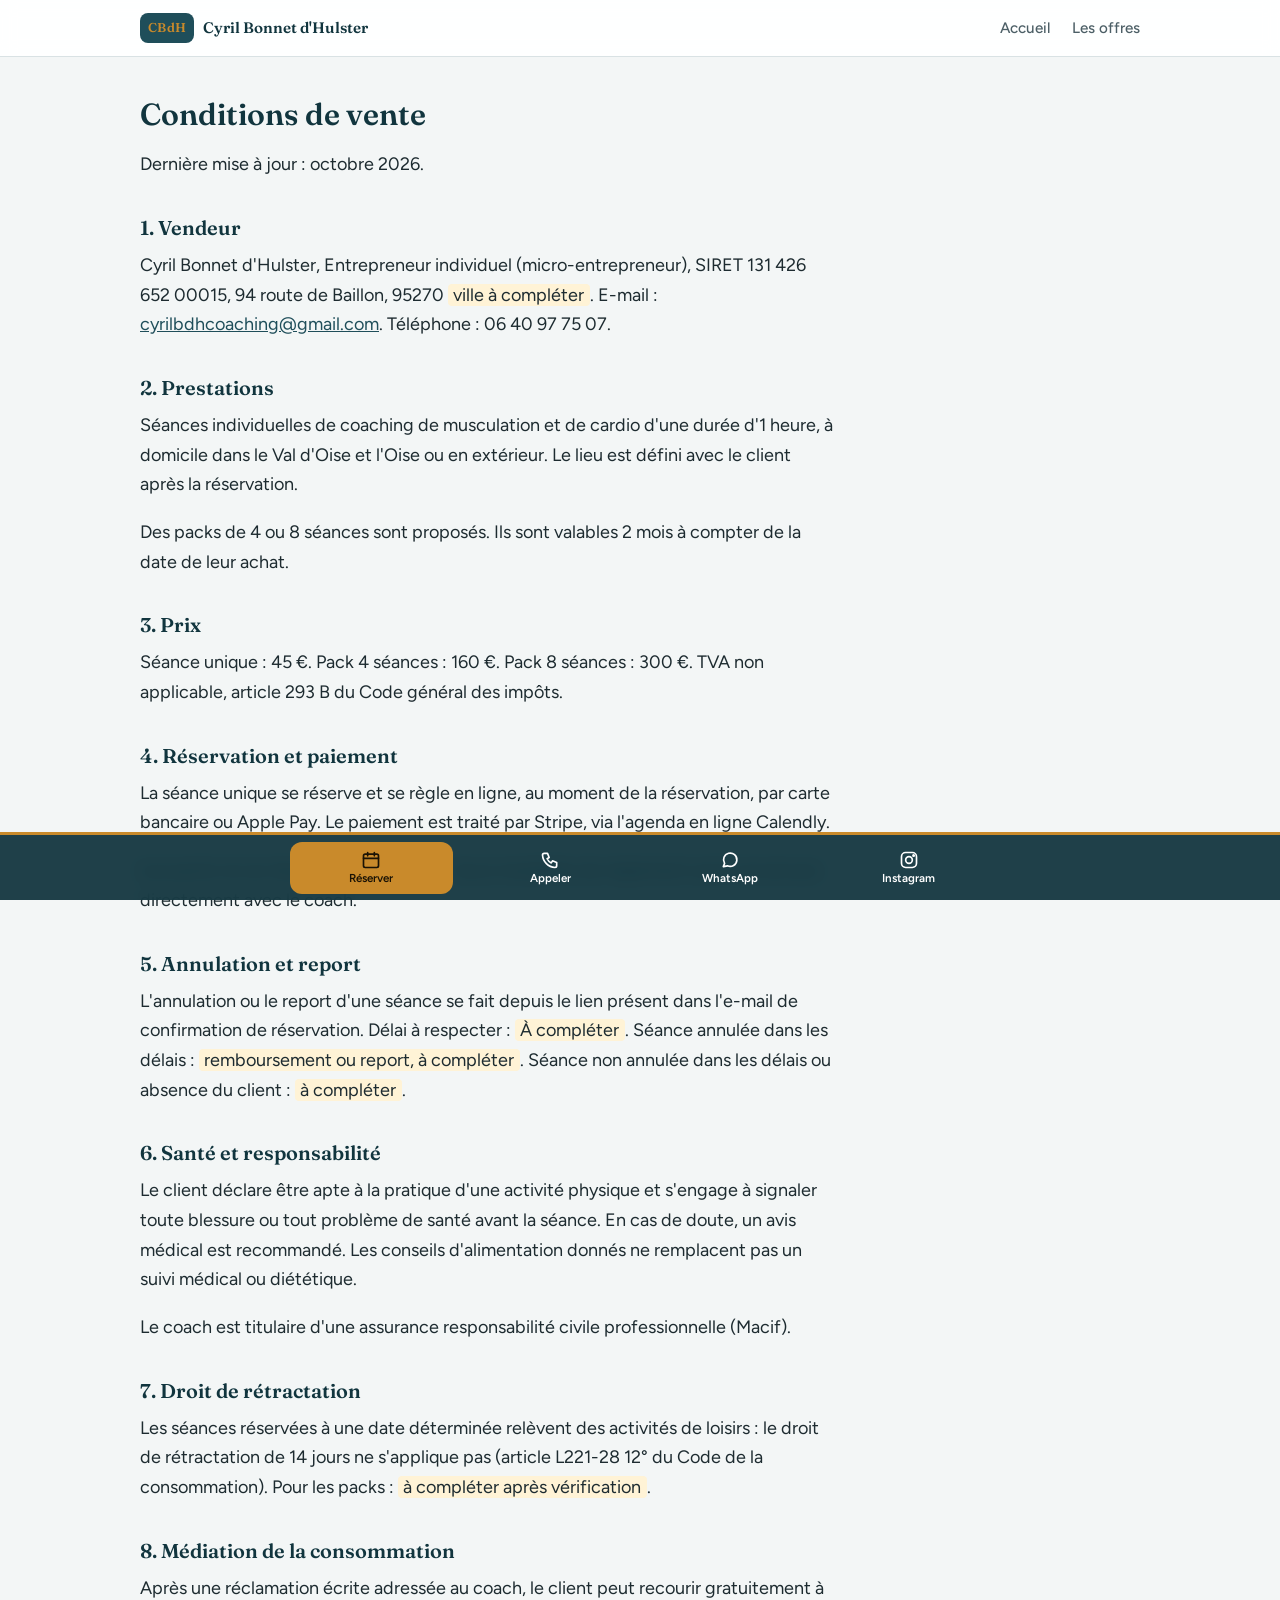
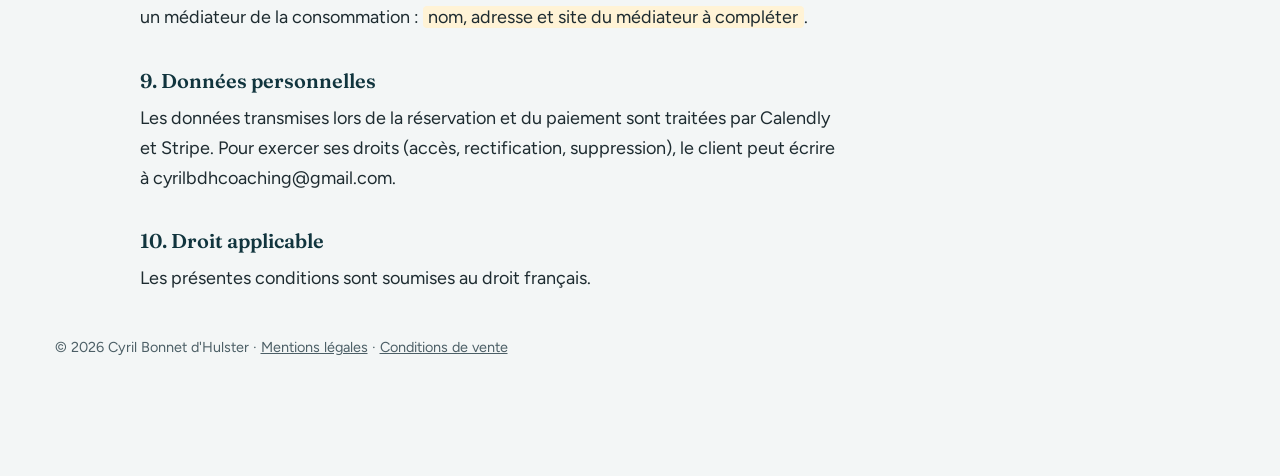
==== conditions-generales.html @ 83fbc322 "finalisation" ====
<!DOCTYPE html>
<html lang="fr">
<head>
  <meta charset="utf-8">
  <meta name="viewport" content="width=device-width, initial-scale=1, viewport-fit=cover">
  <title>Conditions de vente | Cyril Bonnet d'Hulster</title>
  <meta name="description" content="Conditions de vente du coaching privé de musculation et de cardio de Cyril Bonnet d'Hulster.">
  <link rel="icon" href="images/favicon.svg" type="image/svg+xml">
  <meta name="robots" content="noindex">
  <link rel="preconnect" href="https://fonts.googleapis.com">
  <link rel="preconnect" href="https://fonts.gstatic.com" crossorigin>
  <link href="https://fonts.googleapis.com/css2?family=Figtree:wght@400;500;700&family=Fraunces:wght@600&display=swap" rel="stylesheet">
  <link rel="stylesheet" href="css/style.css">
</head>
<body>

  <header class="entete">
    <div class="conteneur">
      <a class="marque" href="index.html"><span class="monogramme" aria-hidden="true">CBdH</span><span>Cyril Bonnet d'Hulster</span></a>
      <nav class="nav" aria-label="Navigation principale">
        <a href="index.html">Accueil</a>
        <a href="offre.html">Les offres</a>
      </nav>
    </div>
  </header>

  <main class="texte-long">
    <div class="conteneur">
      <!-- MODÈLE SIMPLE À FAIRE RELIRE : les passages surlignés « À compléter » sont à décider avec Cyril (délai d'annulation, remboursement, médiateur). -->
      <h1>Conditions de vente</h1>
      <p>Dernière mise à jour : octobre 2026.</p>

      <h2>1. Vendeur</h2>
      <p>Cyril Bonnet d'Hulster, Entrepreneur individuel (micro-entrepreneur), SIRET 131 426 652 00015, 94 route de Baillon, 95270 <span class="a-completer">ville à compléter</span>. E-mail : <a href="mailto:cyrilbdhcoaching@gmail.com">cyrilbdhcoaching@gmail.com</a>. Téléphone : 06 40 97 75 07.</p>

      <h2>2. Prestations</h2>
      <p>Séances individuelles de coaching de musculation et de cardio d'une durée d'1 heure, à domicile dans le Val d'Oise et l'Oise ou en extérieur. Le lieu est défini avec le client après la réservation.</p>
      <p>Des packs de 4 ou 8 séances sont proposés. Ils sont valables 2 mois à compter de la date de leur achat.</p>

      <h2>3. Prix</h2>
      <p>Séance unique : 45 €. Pack 4 séances : 160 €. Pack 8 séances : 300 €. TVA non applicable, article 293 B du Code général des impôts.</p>

      <h2>4. Réservation et paiement</h2>
      <p>La séance unique se réserve et se règle en ligne, au moment de la réservation, par carte bancaire ou Apple Pay. Le paiement est traité par Stripe, via l'agenda en ligne Calendly.</p>
      <p>Les packs ne se réservent pas en ligne : leurs modalités de règlement sont convenues directement avec le coach.</p>

      <h2>5. Annulation et report</h2>
      <p>L'annulation ou le report d'une séance se fait depuis le lien présent dans l'e-mail de confirmation de réservation. Délai à respecter : <span class="a-completer">À compléter</span>. Séance annulée dans les délais : <span class="a-completer">remboursement ou report, à compléter</span>. Séance non annulée dans les délais ou absence du client : <span class="a-completer">à compléter</span>.</p>

      <h2>6. Santé et responsabilité</h2>
      <p>Le client déclare être apte à la pratique d'une activité physique et s'engage à signaler toute blessure ou tout problème de santé avant la séance. En cas de doute, un avis médical est recommandé. Les conseils d'alimentation donnés ne remplacent pas un suivi médical ou diététique.</p>
      <p>Le coach est titulaire d'une assurance responsabilité civile professionnelle (Macif).</p>

      <h2>7. Droit de rétractation</h2>
      <p>Les séances réservées à une date déterminée relèvent des activités de loisirs : le droit de rétractation de 14 jours ne s'applique pas (article L221-28 12° du Code de la consommation). Pour les packs : <span class="a-completer">à compléter après vérification</span>.</p>

      <h2>8. Médiation de la consommation</h2>
      <p>Après une réclamation écrite adressée au coach, le client peut recourir gratuitement à un médiateur de la consommation : <span class="a-completer">nom, adresse et site du médiateur à compléter</span>.</p>

      <h2>9. Données personnelles</h2>
      <p>Les données transmises lors de la réservation et du paiement sont traitées par Calendly et Stripe. Pour exercer ses droits (accès, rectification, suppression), le client peut écrire à cyrilbdhcoaching@gmail.com.</p>

      <h2>10. Droit applicable</h2>
      <p>Les présentes conditions sont soumises au droit français.</p>
    </div>
  </main>
  <footer class="pied">
    <p>© 2026 Cyril Bonnet d'Hulster · <a href="mentions-legales.html">Mentions légales</a> · <a href="conditions-generales.html">Conditions de vente</a></p>
  </footer>
  <nav class="barre-contact" aria-label="Contact rapide">
    <div class="conteneur">
      <a class="principal" href="https://calendly.com/cbdhcoaching/seance-coaching" target="_blank" rel="noopener">
        <svg viewBox="0 0 24 24" aria-hidden="true"><rect x="3" y="5" width="18" height="16" rx="2"/><path d="M3 10h18M8 3v4M16 3v4"/></svg>Réserver</a>
      <a href="tel:+33640977507">
        <svg viewBox="0 0 24 24" aria-hidden="true"><path d="M5 4h4l2 5-2.5 1.5a11 11 0 0 0 5 5L15 13l5 2v4a2 2 0 0 1-2 2A16 16 0 0 1 3 6a2 2 0 0 1 2-2z"/></svg>Appeler</a>
      <a href="https://wa.me/33640977507" target="_blank" rel="noopener">
        <svg viewBox="0 0 24 24" aria-hidden="true"><path d="M4 20l1.5-4A8 8 0 1 1 9 19z"/></svg>WhatsApp</a>
      <a href="https://www.instagram.com/_cbdh_/" target="_blank" rel="noopener">
        <svg viewBox="0 0 24 24" aria-hidden="true"><rect x="3" y="3" width="18" height="18" rx="5"/><circle cx="12" cy="12" r="4"/><circle cx="17.5" cy="6.5" r=".8" fill="currentColor"/></svg>Instagram</a>
    </div>
  </nav>
  <script src="js/site.js" defer></script>
</body>
</html>
---- css/style.css ----
/* ===== Variables ===== */
:root {
  --bleu: #1f4e5a;
  --bleu-fonce: #11353e;
  --fond: #f3f6f6;
  --blanc: #ffffff;
  --texte: #1d2b30;
  --texte-doux: #4c5f66;
  --ambre: #c98a2b;
  --ligne: #d9e2e4;
  --barre-h: 70px;
  --entete-h: 56px;
  --serif: "Fraunces", Georgia, "Times New Roman", serif;
  --sans: "Figtree", system-ui, -apple-system, "Segoe UI", Roboto, sans-serif;
}

/* ===== Base (mobile d'abord) ===== */
*, *::before, *::after { box-sizing: border-box; }
html { scroll-behavior: smooth; -webkit-text-size-adjust: 100%; text-size-adjust: 100%; }
img, svg, video { max-width: 100%; }
body {
  margin: 0; font-family: var(--sans); font-size: 1.0625rem; line-height: 1.65;
  color: var(--texte); background: var(--fond); overflow-wrap: break-word;
  padding-bottom: calc(var(--barre-h) + env(safe-area-inset-bottom, 0px));
}
h1, h2, h3 { font-family: var(--serif); line-height: 1.15; color: var(--bleu-fonce); margin: 0 0 .6em; font-weight: 600; }
h1 { font-size: clamp(1.9rem, 7vw, 2.3rem); }
h2 { font-size: 1.7rem; }
h3 { font-size: 1.2rem; }
p { margin: 0 0 1em; max-width: 58ch; }
a { color: var(--bleu); }
:focus-visible { outline: 3px solid var(--ambre); outline-offset: 3px; }
@media (prefers-reduced-motion: reduce) { html { scroll-behavior: auto; } }

.conteneur { width: 100%; max-width: 1040px; margin: 0 auto; padding: 0 max(1.25rem, env(safe-area-inset-right, 0px)) 0 max(1.25rem, env(safe-area-inset-left, 0px)); }
.bloc { padding: 2.5rem 0; }

/* ===== En-tête ===== */
.entete {
  position: sticky; top: 0; z-index: 30; background: rgba(255,255,255,.92);
  -webkit-backdrop-filter: blur(8px); backdrop-filter: blur(8px); border-bottom: 1px solid var(--ligne);
}
.entete .conteneur { display: flex; align-items: center; justify-content: space-between; min-height: var(--entete-h); }
.marque { font-family: var(--serif); font-weight: 600; color: var(--bleu-fonce); text-decoration: none; font-size: 1.05rem; }
.nav a { margin-left: 1.1rem; text-decoration: none; color: var(--texte-doux); font-weight: 500; font-size: .95rem; padding-bottom: 2px; }
.nav a[aria-current="page"] { color: var(--bleu); border-bottom: 2px solid var(--ambre); }

/* ===== Photo en arrière-plan (fonctionne sans photo) ===== */
.sur-fond { position: relative; isolation: isolate; overflow: hidden; color: #eaf1f2;
  background:
    radial-gradient(120% 90% at 85% 10%, rgba(201,138,43,.28) 0%, transparent 55%),
    linear-gradient(155deg, var(--bleu) 0%, var(--bleu-fonce) 100%); }
.fond { position: absolute; inset: 0; z-index: -2; margin: 0; }
.fond img { width: 100%; height: 100%; object-fit: cover; display: block; }
.sur-fond::after { /* voile de lisibilité au-dessus de la photo */
  content: ""; position: absolute; inset: 0; z-index: -1;
  background: linear-gradient(180deg, rgba(17,53,62,.55) 0%, rgba(17,53,62,.82) 100%);
}
.sur-fond h1, .sur-fond h2, .sur-fond h3 { color: var(--blanc); }
.sur-fond p { color: #d6e3e6; }

/* ===== Hero ===== */
.hero {
  min-height: calc(100vh - var(--entete-h) - var(--barre-h));
  min-height: calc(100svh - var(--entete-h) - var(--barre-h));
  display: flex; align-items: center; padding: 3rem 0;
}
.hero .conteneur { padding-top: 1rem; padding-bottom: 1rem; }
.hero p { font-size: 1.12rem; }
.hero.court { min-height: 0; padding: 4rem 0 3.5rem; }

/* ===== Boutons ===== */
.bouton {
  display: inline-block; padding: .85rem 1.5rem; min-height: 48px; line-height: 1.3; border-radius: 28px; text-align: center;
  background: var(--ambre); color: #1b1305; font-weight: 700; text-decoration: none; border: 2px solid var(--ambre);
  transition: background .2s, transform .2s;
}
.bouton:hover { background: #d99a3a; }
.bouton.clair { background: transparent; color: var(--blanc); border-color: rgba(255,255,255,.55); }
.bouton.clair:hover { background: rgba(255,255,255,.12); }
.groupe-boutons { display: flex; flex-direction: column; gap: .75rem; margin-top: 1.6rem; max-width: 22rem; }

/* ===== Panneau (bloc avec photo derrière le texte) ===== */
.panneau { border-radius: 16px; padding: 2.25rem 1.5rem; min-height: 340px; display: flex; align-items: center; }
.panneau .contenu { max-width: 34rem; }
.panneau .fond img { object-position: 70% 30%; }

/* ===== Cartes : échelle pilotée par le défilement (voir js/site.js) ===== */
.carte { position: relative; transform: scale(calc(var(--echelle, 1) * var(--base, 1))); will-change: transform; }

/* ===== Mosaïque ===== */
.mosaique { display: grid; gap: 1rem; margin-top: 1.5rem; }
.tuile { background: var(--blanc); border: 1px solid var(--ligne); border-radius: 14px; padding: 1.5rem; }
.tuile p { margin: 0; color: var(--texte-doux); }
.tuile.sombre { background: var(--bleu); border-color: var(--bleu); }
.tuile.sombre h3 { color: var(--blanc); }
.tuile.sombre p { color: #cfe0e4; }
.tuile.ambre { background: var(--ambre); border-color: var(--ambre); }
.tuile.ambre h3, .tuile.ambre p { color: #1b1305; }

/* ===== Pastilles ===== */
.pastilles { display: flex; flex-wrap: wrap; gap: .6rem; margin-top: 1.25rem; }
.pastilles span { padding: .5rem 1rem; border-radius: 999px; background: var(--blanc); border: 1px solid var(--ligne); font-weight: 500; font-size: .98rem; }

/* ===== Offres (encadrés type affiche) ===== */
.offres { display: grid; gap: 1.25rem; margin-top: 1.5rem; }
.offre { background: var(--blanc); border: 2px solid var(--bleu); border-radius: 16px; overflow: hidden; display: flex; flex-direction: column; }
.offre-tete { background: var(--bleu); padding: 1.1rem 1.4rem; }
.offre-tete h3 { color: var(--blanc); margin: 0; }
.offre-tete p { margin: .15rem 0 0; color: #c7d8dc; font-size: .95rem; }
.offre-prix { padding: 1.25rem 1.4rem .5rem; font-family: var(--serif); font-size: 2.8rem; line-height: 1; color: var(--bleu-fonce); }
.offre-prix small { display: block; line-height: 1.4; font-family: var(--sans); font-size: .95rem; color: var(--texte-doux); margin-top: .5rem; }
.offre-detail { padding: .5rem 1.4rem 1.25rem; flex: 1; color: var(--texte-doux); }
.offre-detail p { margin: 0; }
.offre .bouton { margin: 0 1.4rem 1.4rem; }
.offre.vedette { border-color: var(--ambre); box-shadow: 0 0 0 4px rgba(201,138,43,.22); }
.offre.vedette .offre-tete { background: var(--ambre); }
.offre.vedette .offre-tete h3 { color: #1b1305; }
.offre.vedette .offre-tete p { color: #3a2a0c; }

/* ===== Étapes (vraie séquence) ===== */
.etapes { display: grid; gap: 1rem; margin-top: 1.5rem; }
.etape { background: var(--blanc); border: 1px solid var(--ligne); border-radius: 14px; padding: 1.25rem 1.4rem; }
.etape .num { display: inline-flex; width: 2rem; height: 2rem; align-items: center; justify-content: center; border-radius: 50%; background: var(--bleu); color: var(--blanc); font-weight: 700; margin-bottom: .6rem; }
.etape p { margin: 0; color: var(--texte-doux); }

/* ===== Barre de contact fixe ===== */
.barre-contact {
  position: fixed; left: 0; right: 0; bottom: 0; z-index: 40;
  background: rgba(17,53,62,.94); -webkit-backdrop-filter: blur(8px); backdrop-filter: blur(8px);
  border-top: 3px solid var(--ambre); padding-bottom: env(safe-area-inset-bottom, 0px);
}
.barre-contact .conteneur { display: grid; grid-template-columns: repeat(4, 1fr); gap: .35rem; padding: .4rem max(.6rem, env(safe-area-inset-right, 0px)) .4rem max(.6rem, env(safe-area-inset-left, 0px)); }
.barre-contact a {
  display: flex; flex-direction: column; align-items: center; justify-content: center; gap: .15rem; min-height: 52px;
  color: var(--blanc); text-decoration: none; font-weight: 600; font-size: .72rem; line-height: 1.1; border-radius: 12px;
}
.barre-contact svg { width: 20px; height: 20px; fill: none; stroke: currentColor; stroke-width: 2; stroke-linecap: round; stroke-linejoin: round; }
.barre-contact a.principal { background: var(--ambre); color: #1b1305; }
.barre-contact a:not(.principal):hover { background: rgba(255,255,255,.12); }

/* ===== Écrans plus larges ===== */
@media (min-width: 760px) {
  body { font-size: 1.125rem; }
  h1 { font-size: clamp(2.4rem, 4.6vw, 3.4rem); }
  h2 { font-size: 2.2rem; }
  .bloc { padding: 4rem 0; }
  .groupe-boutons { flex-direction: row; max-width: none; }
  .panneau { padding: 3.5rem; min-height: 420px; }
  .panneau .fond img { object-position: 80% 25%; }
  .panneau.photo-droite::after { background: linear-gradient(90deg, rgba(17,53,62,.94) 0%, rgba(17,53,62,.78) 45%, rgba(17,53,62,.15) 100%); }
  .mosaique { grid-template-columns: repeat(6, 1fr); }
  .mosaique .l4 { grid-column: span 4; }
  .mosaique .l2 { grid-column: span 2; }
  .offres { grid-template-columns: repeat(3, 1fr); align-items: stretch; }
  .offre.vedette { --base: 1.04; }
  .etapes { grid-template-columns: repeat(4, 1fr); }
  .barre-contact .conteneur { max-width: 720px; gap: 1rem; }
}


/* ===== Identité : monogramme ===== */
.marque { display: inline-flex; align-items: center; gap: .55rem; font-size: .95rem; }
.monogramme {
  display: inline-flex; align-items: center; justify-content: center; padding: .25rem .5rem; border-radius: 8px;
  background: var(--bleu); color: var(--ambre); font-size: .8rem; letter-spacing: .02em;
}
@media (max-width: 429px) { .monogramme { display: none; } .nav a { margin-left: .8rem; } }

/* ===== Pastilles sur fond sombre ===== */
.sur-fond .pastilles span { background: rgba(255,255,255,.14); border-color: rgba(255,255,255,.3); color: var(--blanc); }

/* ===== Séance découverte ===== */
.decouverte { border-radius: 16px; padding: 2rem 1.5rem; display: grid; gap: 1.25rem; }
.decouverte h2 { margin-bottom: .3em; }
.decouverte p { margin: 0; }
.decouverte-prix { font-family: var(--serif); font-size: 3rem; line-height: 1; color: var(--ambre); }
.decouverte-prix small { display: block; font-family: var(--sans); font-size: .95rem; color: #c7d8dc; margin-top: .4rem; }
.decouverte .groupe-boutons { margin-top: 1rem; }

/* ===== FAQ (s'ouvre au toucher) ===== */
.faq { margin-top: 1.5rem; display: grid; gap: .75rem; }
.faq details { background: var(--blanc); border: 1px solid var(--ligne); border-radius: 12px; }
.faq summary {
  cursor: pointer; list-style: none; padding: 1rem 3rem 1rem 1.25rem; font-weight: 700; color: var(--bleu-fonce); position: relative; min-height: 48px;
}
.faq summary::-webkit-details-marker { display: none; }
.faq summary::after { content: "+"; position: absolute; right: 1.25rem; top: 50%; transform: translateY(-50%); font-size: 1.4rem; color: var(--ambre); font-weight: 700; }
.faq details[open] summary::after { content: "\2212"; }
.faq details p { margin: 0; padding: 0 1.25rem 1.1rem; color: var(--texte-doux); }

/* ===== Pied de page et pages de texte ===== */
.pied { padding: 1.5rem 1.25rem 2rem; text-align: center; color: var(--texte-doux); font-size: .9rem; }
.pied a { color: var(--texte-doux); }
.texte-long { padding-top: 2.5rem; }
.texte-long h1 { font-size: 1.9rem; }
.texte-long h2 { font-size: 1.25rem; margin-top: 1.8em; }
.texte-long .a-completer { background: #fff3d6; padding: 0 .3em; border-radius: 4px; }

@media (min-width: 760px) {
  .decouverte { grid-template-columns: 1.6fr 1fr; align-items: center; padding: 3rem; gap: 2rem; }
  .decouverte-cote { text-align: right; justify-self: end; }
  .decouverte .groupe-boutons { justify-content: flex-end; }
}


/* ===== Écrans peu hauts (téléphone en paysage) ===== */
@media (max-height: 500px) {
  :root { --barre-h: 56px; }
  .entete { position: static; }
  .hero, .hero.court { min-height: 0; padding: 1.75rem 0; }
  h1 { font-size: 1.9rem; }
  h2 { font-size: 1.5rem; }
  .hero p { font-size: 1rem; }
  .bloc { padding: 2rem 0; }
  .panneau, .decouverte { min-height: 0; padding: 1.75rem; }
  .groupe-boutons { flex-direction: row; flex-wrap: wrap; margin-top: 1rem; }
  .barre-contact a { flex-direction: row; gap: .4rem; min-height: 40px; font-size: .85rem; }
  .barre-contact svg { width: 18px; height: 18px; }
}


/* ===== Hero centré ===== */
.hero .conteneur { text-align: center; }
.hero h1, .hero p { margin-left: auto; margin-right: auto; }
.hero h1 { max-width: 20ch; }
.hero p { max-width: 36rem; }
.hero .groupe-boutons { align-items: stretch; margin-left: auto; margin-right: auto; width: 100%; max-width: 22rem; }
.hero .pastilles { justify-content: center; }
@media (min-width: 760px) {
  .hero h1 { max-width: 28ch; }
  .hero .groupe-boutons { flex-direction: row; justify-content: center; max-width: none; }
}
@media (max-height: 500px) {
  .hero h1 { max-width: none; }
  .hero .groupe-boutons { flex-direction: row; justify-content: center; max-width: none; }
}

/* ===== Variété typographique ===== */
.icone { width: 30px; height: 30px; display: block; margin-bottom: .7rem; fill: none; stroke: var(--ambre); stroke-width: 1.8; stroke-linecap: round; stroke-linejoin: round; }
.tuile.ambre .icone { stroke: #1b1305; }
.tuile h3 { font-size: 1.3rem; }

.phrase {
  font-family: var(--serif); font-weight: 600; text-align: center; color: var(--bleu-fonce);
  font-size: clamp(1.5rem, 5.6vw, 2.5rem); line-height: 1.25; max-width: 26ch; margin: 0 auto;
}
.phrase::before { content: ""; display: block; width: 48px; height: 4px; border-radius: 2px; background: var(--ambre); margin: 0 auto 1.25rem; }

.chapeau { font-size: 1.2rem; line-height: 1.5; color: var(--blanc) !important; }
.chiffres { display: grid; grid-template-columns: repeat(3, auto); justify-content: start; gap: 1.25rem 2rem; margin: 1.5rem 0 0; padding-top: 1.25rem; border-top: 1px solid rgba(255,255,255,.25); }
.chiffres div { margin: 0; }
.chiffres dt { font-family: var(--serif); font-weight: 600; font-size: 1.9rem; line-height: 1.1; color: var(--blanc); }
.chiffres dd { margin: .2rem 0 0; font-size: .85rem; line-height: 1.3; color: #c7d8dc; }
@media (max-width: 400px) { .chiffres { gap: 1rem; } .chiffres dt { font-size: 1.6rem; } }

/* ===== Lignes équilibrées (évite un mot seul en fin de titre) ===== */
h1, h2, h3, .phrase { text-wrap: balance; }
p, dd { text-wrap: pretty; }

/* ===== Panneaux centrés (À propos, séance découverte, infos pratiques) ===== */
.panneau:not(.decouverte) { justify-content: center; text-align: center; }
.panneau:not(.decouverte) .contenu { width: 100%; max-width: 36rem; margin: 0 auto; }
.panneau:not(.decouverte) .contenu p { margin-left: auto; margin-right: auto; }
.panneau:not(.decouverte) .groupe-boutons { align-items: stretch; width: 100%; max-width: 22rem; margin-left: auto; margin-right: auto; }
.panneau:not(.decouverte) .pastilles,
.panneau:not(.decouverte) .chiffres { justify-content: center; }
.panneau .fond img { object-position: 50% 30%; }
@media (min-width: 760px) {
  .panneau.photo-droite::after { background: linear-gradient(180deg, rgba(17,53,62,.6) 0%, rgba(17,53,62,.85) 100%); }
  .panneau:not(.decouverte) .groupe-boutons { flex-direction: row; justify-content: center; max-width: none; }
  .panneau .fond img { object-position: 50% 30%; }
}
@media (max-height: 500px) {
  .panneau:not(.decouverte) .groupe-boutons { flex-direction: row; justify-content: center; max-width: none; }
}

@media (min-width: 760px) {
  .panneau:not(.decouverte) .contenu { max-width: 44rem; }
  .panneau:not(.decouverte) .groupe-boutons .bouton,
  .hero .groupe-boutons .bouton { white-space: nowrap; }
}


/* ===== Bouton sur fond clair + note ===== */
.bouton.contour { background: transparent; color: var(--bleu-fonce); border-color: var(--bleu); }
.bouton.contour:hover { background: rgba(31,78,90,.08); }
.offre .bouton.contour { color: var(--bleu-fonce); }
.note { color: var(--texte-doux); font-size: .95rem; text-align: center; margin: 1.5rem auto 0; max-width: 36rem; }
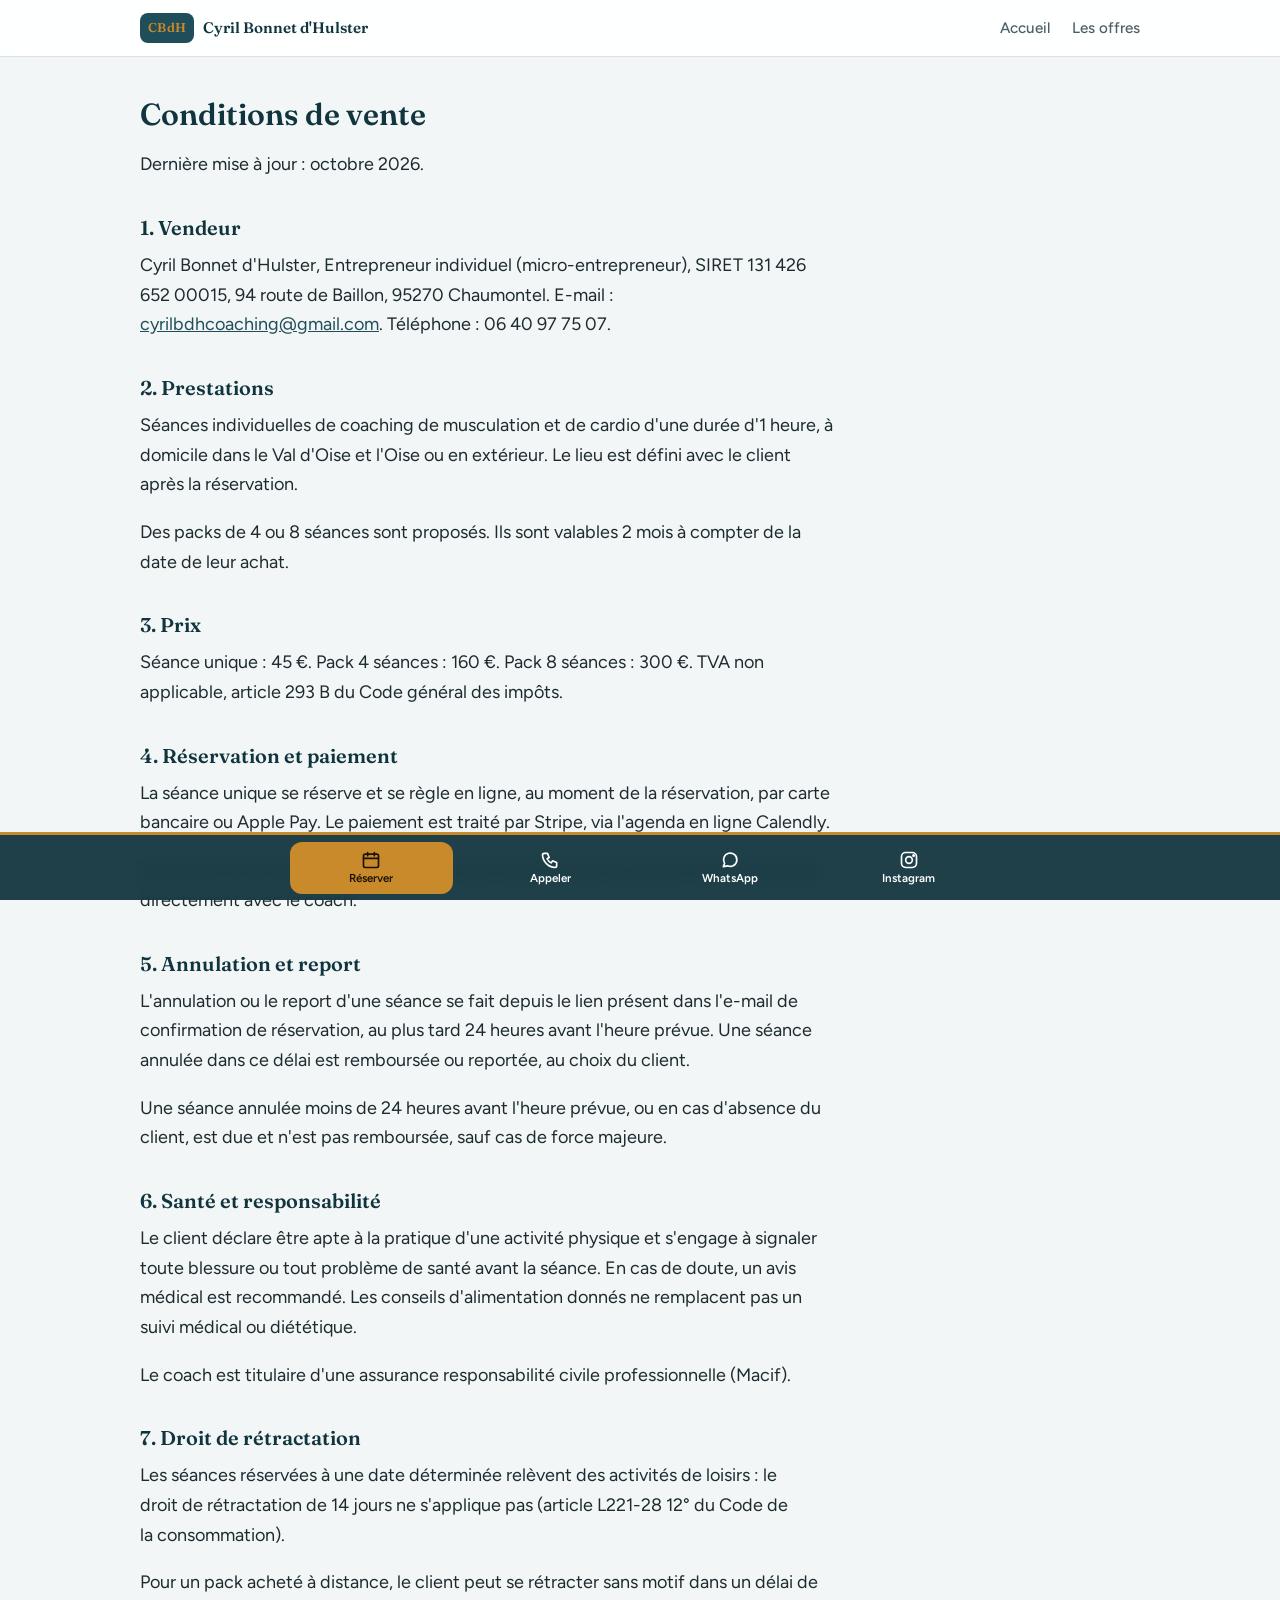
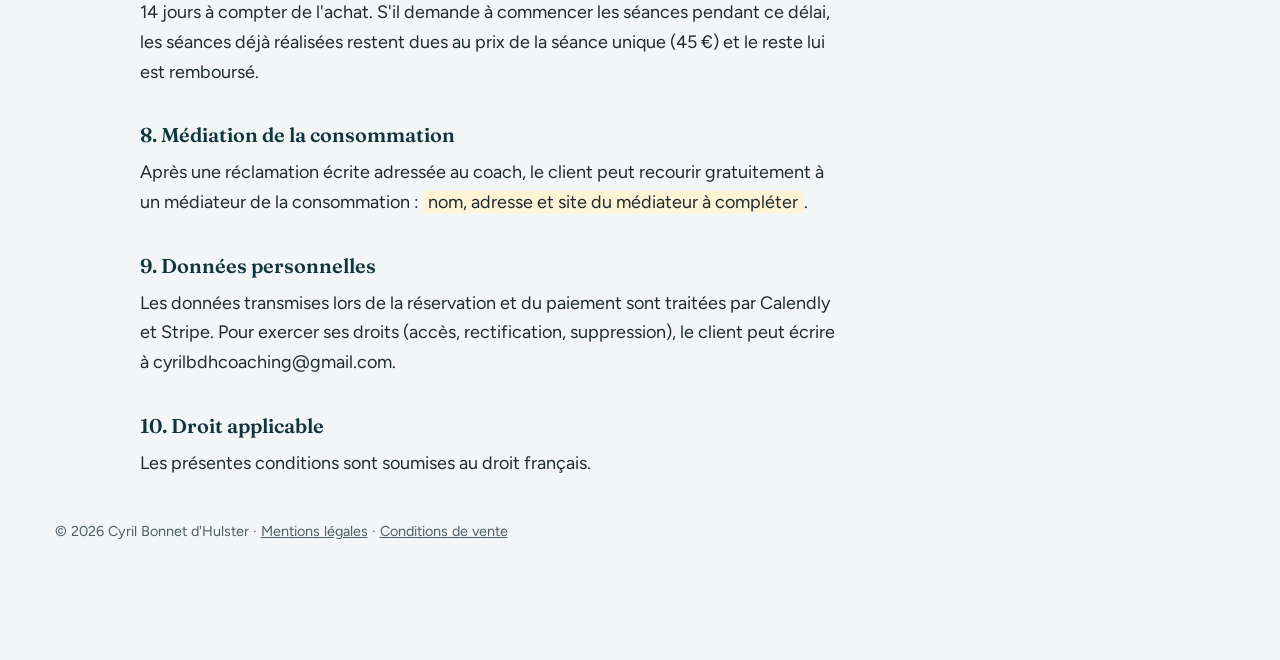
==== commit 3c0dbf08: "ajustements de texte" ====
--- a/conditions-generales.html
+++ b/conditions-generales.html
@@ -26,36 +26,38 @@
 
   <main class="texte-long">
     <div class="conteneur">
-      <!-- MODÈLE SIMPLE À FAIRE RELIRE : les passages surlignés « À compléter » sont à décider avec Cyril (délai d'annulation, remboursement, médiateur). -->
+      <!-- MODÈLE SIMPLE À FAIRE RELIRE. Reste à compléter : le médiateur de la consommation (article 8). -->
       <h1>Conditions de vente</h1>
-      <p>Dernière mise à jour : octobre 2026.</p>
+      <p>Dernière mise à jour&nbsp;: octobre 2026.</p>
 
       <h2>1. Vendeur</h2>
-      <p>Cyril Bonnet d'Hulster, Entrepreneur individuel (micro-entrepreneur), SIRET 131 426 652 00015, 94 route de Baillon, 95270 <span class="a-completer">ville à compléter</span>. E-mail : <a href="mailto:cyrilbdhcoaching@gmail.com">cyrilbdhcoaching@gmail.com</a>. Téléphone : 06 40 97 75 07.</p>
+      <p>Cyril Bonnet d'Hulster, Entrepreneur individuel (micro-entrepreneur), SIRET 131 426 652 00015, 94 route de Baillon, 95270 Chaumontel. E-mail&nbsp;: <a href="mailto:cyrilbdhcoaching@gmail.com">cyrilbdhcoaching@gmail.com</a>. Téléphone&nbsp;: 06 40 97 75 07.</p>
 
       <h2>2. Prestations</h2>
       <p>Séances individuelles de coaching de musculation et de cardio d'une durée d'1 heure, à domicile dans le Val d'Oise et l'Oise ou en extérieur. Le lieu est défini avec le client après la réservation.</p>
       <p>Des packs de 4 ou 8 séances sont proposés. Ils sont valables 2 mois à compter de la date de leur achat.</p>
 
       <h2>3. Prix</h2>
-      <p>Séance unique : 45 €. Pack 4 séances : 160 €. Pack 8 séances : 300 €. TVA non applicable, article 293 B du Code général des impôts.</p>
+      <p>Séance unique&nbsp;: 45&nbsp;€. Pack 4 séances&nbsp;: 160&nbsp;€. Pack 8 séances&nbsp;: 300&nbsp;€. TVA non applicable, article 293 B du Code général des impôts.</p>
 
       <h2>4. Réservation et paiement</h2>
       <p>La séance unique se réserve et se règle en ligne, au moment de la réservation, par carte bancaire ou Apple Pay. Le paiement est traité par Stripe, via l'agenda en ligne Calendly.</p>
-      <p>Les packs ne se réservent pas en ligne : leurs modalités de règlement sont convenues directement avec le coach.</p>
+      <p>Les packs ne se réservent pas en ligne&nbsp;: leurs modalités de règlement sont convenues directement avec le coach.</p>
 
       <h2>5. Annulation et report</h2>
-      <p>L'annulation ou le report d'une séance se fait depuis le lien présent dans l'e-mail de confirmation de réservation. Délai à respecter : <span class="a-completer">À compléter</span>. Séance annulée dans les délais : <span class="a-completer">remboursement ou report, à compléter</span>. Séance non annulée dans les délais ou absence du client : <span class="a-completer">à compléter</span>.</p>
+      <p>L'annulation ou le report d'une séance se fait depuis le lien présent dans l'e-mail de confirmation de réservation, au plus tard 24 heures avant l'heure prévue. Une séance annulée dans ce délai est remboursée ou reportée, au choix du client.</p>
+      <p>Une séance annulée moins de 24 heures avant l'heure prévue, ou en cas d'absence du client, est due et n'est pas remboursée, sauf cas de force majeure.</p>
 
       <h2>6. Santé et responsabilité</h2>
       <p>Le client déclare être apte à la pratique d'une activité physique et s'engage à signaler toute blessure ou tout problème de santé avant la séance. En cas de doute, un avis médical est recommandé. Les conseils d'alimentation donnés ne remplacent pas un suivi médical ou diététique.</p>
       <p>Le coach est titulaire d'une assurance responsabilité civile professionnelle (Macif).</p>
 
       <h2>7. Droit de rétractation</h2>
-      <p>Les séances réservées à une date déterminée relèvent des activités de loisirs : le droit de rétractation de 14 jours ne s'applique pas (article L221-28 12° du Code de la consommation). Pour les packs : <span class="a-completer">à compléter après vérification</span>.</p>
+      <p>Les séances réservées à une date déterminée relèvent des activités de loisirs&nbsp;: le droit de rétractation de 14 jours ne s'applique pas (article L221-28 12° du Code de la consommation).</p>
+      <p>Pour un pack acheté à distance, le client peut se rétracter sans motif dans un délai de 14 jours à compter de l'achat. S'il demande à commencer les séances pendant ce délai, les séances déjà réalisées restent dues au prix de la séance unique (45&nbsp;€) et le reste lui est remboursé.</p>
 
       <h2>8. Médiation de la consommation</h2>
-      <p>Après une réclamation écrite adressée au coach, le client peut recourir gratuitement à un médiateur de la consommation : <span class="a-completer">nom, adresse et site du médiateur à compléter</span>.</p>
+      <p>Après une réclamation écrite adressée au coach, le client peut recourir gratuitement à un médiateur de la consommation&nbsp;: <span class="a-completer">nom, adresse et site du médiateur à compléter</span>.</p>
 
       <h2>9. Données personnelles</h2>
       <p>Les données transmises lors de la réservation et du paiement sont traitées par Calendly et Stripe. Pour exercer ses droits (accès, rectification, suppression), le client peut écrire à cyrilbdhcoaching@gmail.com.</p>
--- a/css/style.css
+++ b/css/style.css
@@ -287,3 +287,8 @@
 .bouton.contour:hover { background: rgba(31,78,90,.08); }
 .offre .bouton.contour { color: var(--bleu-fonce); }
 .note { color: var(--texte-doux); font-size: .95rem; text-align: center; margin: 1.5rem auto 0; max-width: 36rem; }
+
+
+/* ===== Lieu des séances sur les offres ===== */
+.offre-lieu { display: flex; align-items: center; gap: .45rem; margin: 0; padding: 0 1.4rem 1.1rem; font-weight: 700; font-size: .92rem; color: var(--bleu); }
+.offre-lieu svg { flex: none; }
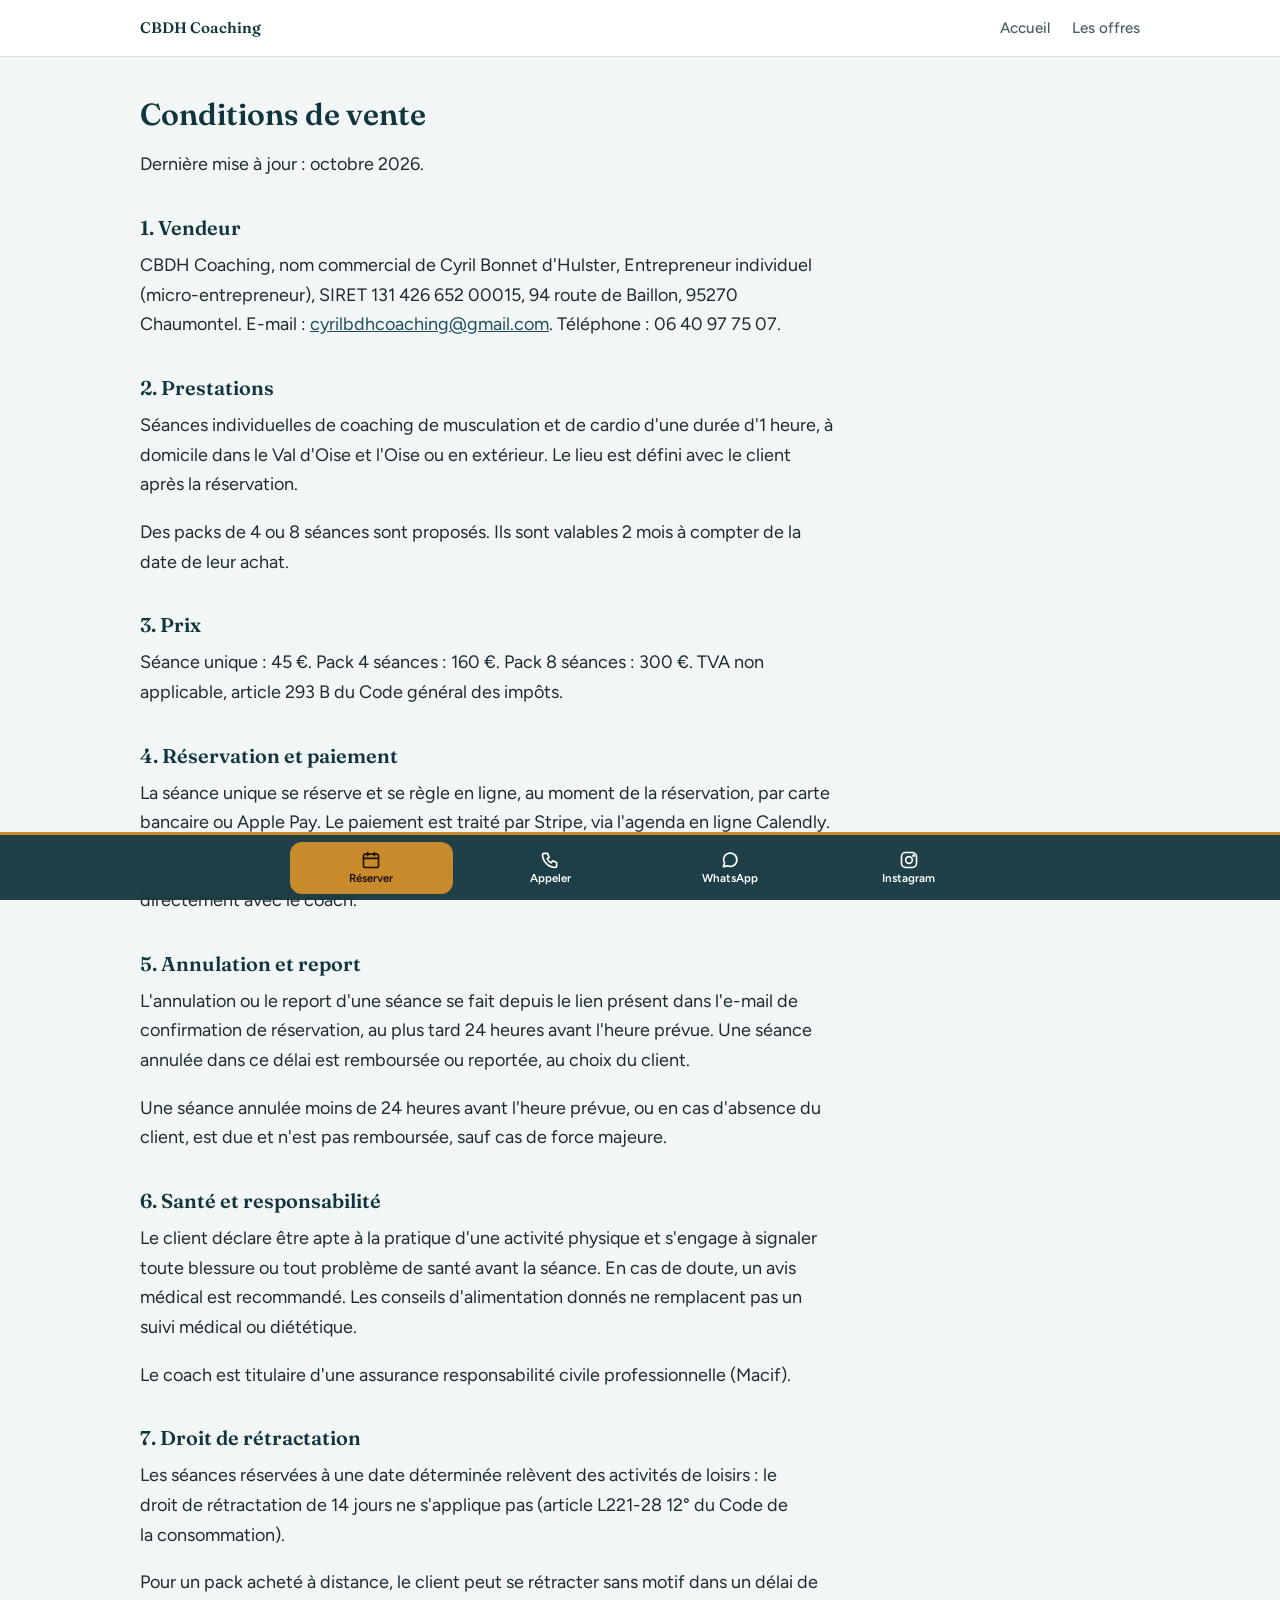
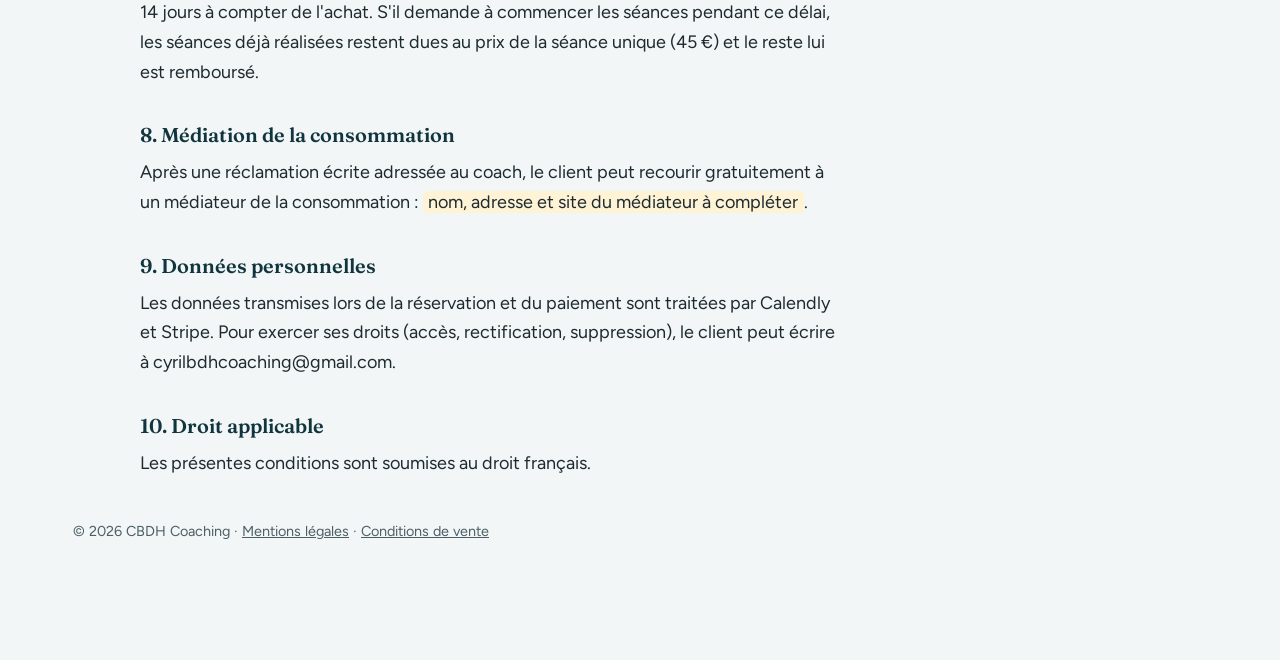
==== commit ca63144a: "adjusts" ====
--- a/conditions-generales.html
+++ b/conditions-generales.html
@@ -3,8 +3,8 @@
 <head>
   <meta charset="utf-8">
   <meta name="viewport" content="width=device-width, initial-scale=1, viewport-fit=cover">
-  <title>Conditions de vente | Cyril Bonnet d'Hulster</title>
-  <meta name="description" content="Conditions de vente du coaching privé de musculation et de cardio de Cyril Bonnet d'Hulster.">
+  <title>Conditions de vente | CBDH Coaching</title>
+  <meta name="description" content="Conditions de vente du coaching privé proposé par CBDH Coaching.">
   <link rel="icon" href="images/favicon.svg" type="image/svg+xml">
   <meta name="robots" content="noindex">
   <link rel="preconnect" href="https://fonts.googleapis.com">
@@ -16,7 +16,7 @@
 
   <header class="entete">
     <div class="conteneur">
-      <a class="marque" href="index.html"><span class="monogramme" aria-hidden="true">CBdH</span><span>Cyril Bonnet d'Hulster</span></a>
+      <a class="marque" href="index.html"><span>CBDH Coaching</span></a>
       <nav class="nav" aria-label="Navigation principale">
         <a href="index.html">Accueil</a>
         <a href="offre.html">Les offres</a>
@@ -31,7 +31,7 @@
       <p>Dernière mise à jour&nbsp;: octobre 2026.</p>
 
       <h2>1. Vendeur</h2>
-      <p>Cyril Bonnet d'Hulster, Entrepreneur individuel (micro-entrepreneur), SIRET 131 426 652 00015, 94 route de Baillon, 95270 Chaumontel. E-mail&nbsp;: <a href="mailto:cyrilbdhcoaching@gmail.com">cyrilbdhcoaching@gmail.com</a>. Téléphone&nbsp;: 06 40 97 75 07.</p>
+      <p>CBDH Coaching, nom commercial de Cyril Bonnet d'Hulster, Entrepreneur individuel (micro-entrepreneur), SIRET 131 426 652 00015, 94 route de Baillon, 95270 Chaumontel. E-mail&nbsp;: <a href="mailto:cyrilbdhcoaching@gmail.com">cyrilbdhcoaching@gmail.com</a>. Téléphone&nbsp;: 06 40 97 75 07.</p>
 
       <h2>2. Prestations</h2>
       <p>Séances individuelles de coaching de musculation et de cardio d'une durée d'1 heure, à domicile dans le Val d'Oise et l'Oise ou en extérieur. Le lieu est défini avec le client après la réservation.</p>
@@ -67,7 +67,7 @@
     </div>
   </main>
   <footer class="pied">
-    <p>© 2026 Cyril Bonnet d'Hulster · <a href="mentions-legales.html">Mentions légales</a> · <a href="conditions-generales.html">Conditions de vente</a></p>
+    <p>© 2026 CBDH Coaching · <a href="mentions-legales.html">Mentions légales</a> · <a href="conditions-generales.html">Conditions de vente</a></p>
   </footer>
   <nav class="barre-contact" aria-label="Contact rapide">
     <div class="conteneur">
--- a/css/style.css
+++ b/css/style.css
@@ -165,7 +165,7 @@
   display: inline-flex; align-items: center; justify-content: center; padding: .25rem .5rem; border-radius: 8px;
   background: var(--bleu); color: var(--ambre); font-size: .8rem; letter-spacing: .02em;
 }
-@media (max-width: 429px) { .monogramme { display: none; } .nav a { margin-left: .8rem; } }
+@media (max-width: 429px) { .nav a { margin-left: .8rem; } }
 
 /* ===== Pastilles sur fond sombre ===== */
 .sur-fond .pastilles span { background: rgba(255,255,255,.14); border-color: rgba(255,255,255,.3); color: var(--blanc); }
@@ -292,3 +292,25 @@
 /* ===== Lieu des séances sur les offres ===== */
 .offre-lieu { display: flex; align-items: center; gap: .45rem; margin: 0; padding: 0 1.4rem 1.1rem; font-weight: 700; font-size: .92rem; color: var(--bleu); }
 .offre-lieu svg { flex: none; }
+
+
+/* ===== Sous-ligne du titre principal ===== */
+.h1-lieu { display: block; margin-top: .75rem; font-family: var(--sans); font-weight: 500; font-size: clamp(1.05rem, 4.2vw, 1.35rem); line-height: 1.35; color: var(--ambre); }
+
+
+/* ===== Vidéo « En séance » ===== */
+.video-carte { position: relative; isolation: isolate; overflow: hidden; border-radius: 16px; background: var(--bleu-fonce);
+  max-width: 24rem; margin: 0 auto; aspect-ratio: 9 / 16; max-height: 82svh; box-shadow: 0 12px 32px rgba(17,53,62,.22); }
+.video-carte video { position: absolute; inset: 0; width: 100%; height: 100%; object-fit: cover; display: block; z-index: -2; }
+.video-carte::after { content: ""; position: absolute; inset: 0; z-index: -1; pointer-events: none;
+  background: linear-gradient(180deg, rgba(17,53,62,0) 45%, rgba(17,53,62,.88) 100%); }
+.video-legende { position: absolute; left: 0; right: 0; bottom: 0; padding: 1.5rem 1.25rem 1.6rem; text-align: center; }
+.video-legende h2 { color: var(--blanc); margin: 0 0 .35rem; }
+.video-legende p { color: #d6e3e6; margin: 0 auto; max-width: 20rem; }
+.video-bouton { position: absolute; top: .75rem; right: .75rem; width: 44px; height: 44px; border-radius: 50%; border: 0; cursor: pointer;
+  background: rgba(17,53,62,.55); color: var(--blanc); display: flex; align-items: center; justify-content: center; backdrop-filter: blur(4px); }
+.video-bouton svg { width: 20px; height: 20px; fill: currentColor; }
+.video-bouton .i-lire { display: none; }
+.video-carte.en-pause .video-bouton .i-lire { display: block; }
+.video-carte.en-pause .video-bouton .i-pause { display: none; }
+@media (max-height: 500px) { .video-carte { max-height: none; } }
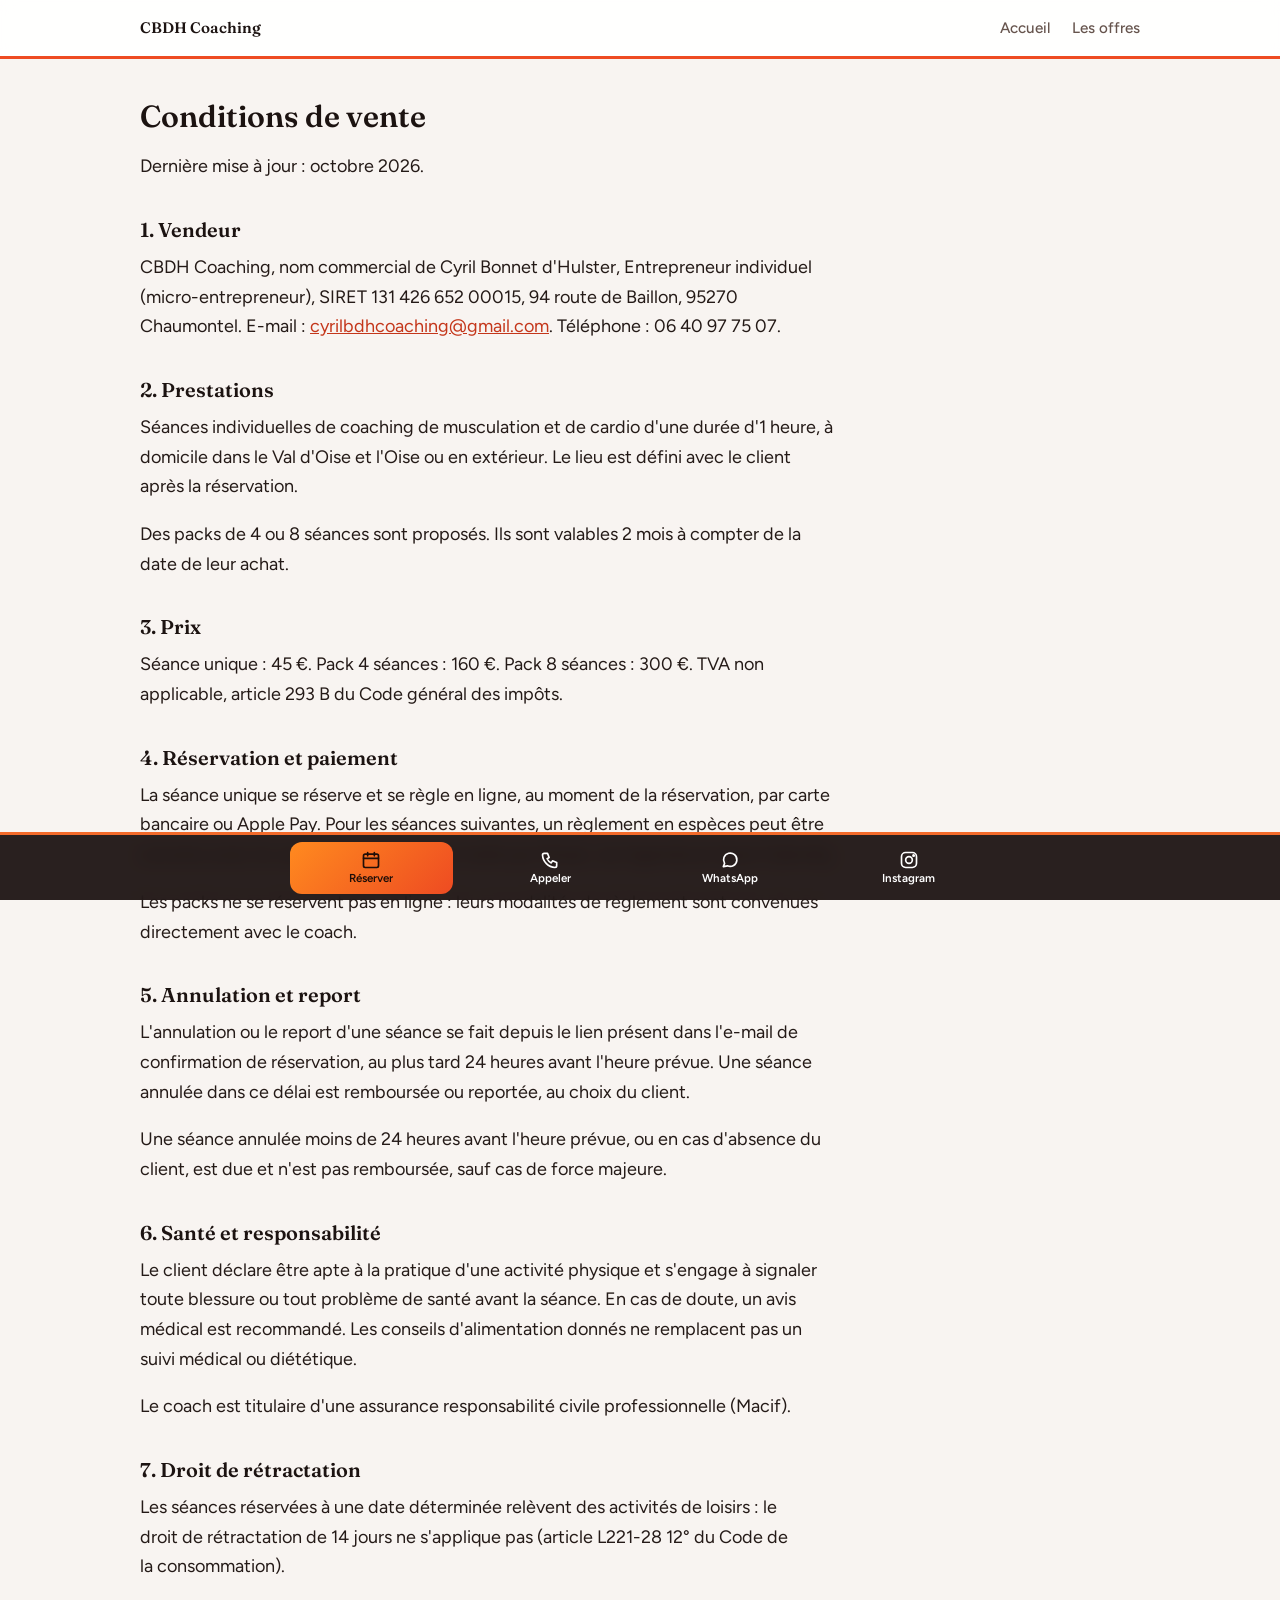
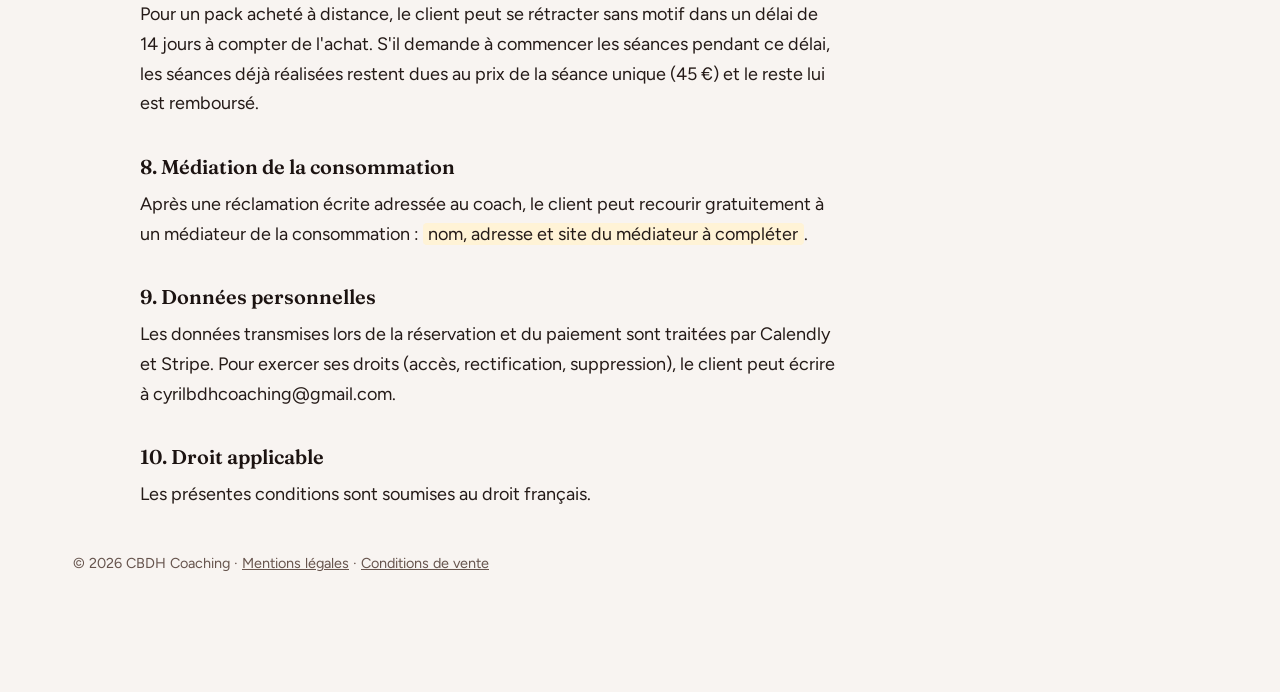
==== commit aa805e68: "text adjusts, images added" ====
--- a/conditions-generales.html
+++ b/conditions-generales.html
@@ -41,7 +41,7 @@
       <p>Séance unique&nbsp;: 45&nbsp;€. Pack 4 séances&nbsp;: 160&nbsp;€. Pack 8 séances&nbsp;: 300&nbsp;€. TVA non applicable, article 293 B du Code général des impôts.</p>
 
       <h2>4. Réservation et paiement</h2>
-      <p>La séance unique se réserve et se règle en ligne, au moment de la réservation, par carte bancaire ou Apple Pay. Le paiement est traité par Stripe, via l'agenda en ligne Calendly.</p>
+      <p>La séance unique se réserve et se règle en ligne, au moment de la réservation, par carte bancaire ou Apple Pay. Pour les séances suivantes, un règlement en espèces peut être convenu avec le coach. Le paiement est traité par Stripe, via l'agenda en ligne Calendly.</p>
       <p>Les packs ne se réservent pas en ligne&nbsp;: leurs modalités de règlement sont convenues directement avec le coach.</p>
 
       <h2>5. Annulation et report</h2>
--- a/css/style.css
+++ b/css/style.css
@@ -1,13 +1,13 @@
 /* ===== Variables ===== */
 :root {
-  --bleu: #1f4e5a;
-  --bleu-fonce: #11353e;
-  --fond: #f3f6f6;
+  --bleu: #c4361a;
+  --bleu-fonce: #1c1311;
+  --fond: #f8f4f1;
   --blanc: #ffffff;
-  --texte: #1d2b30;
-  --texte-doux: #4c5f66;
-  --ambre: #c98a2b;
-  --ligne: #d9e2e4;
+  --texte: #241a17;
+  --texte-doux: #66544d;
+  --ambre: #f26a2a;
+  --ligne: #e8dcd5;
   --barre-h: 70px;
   --entete-h: 56px;
   --serif: "Fraunces", Georgia, "Times New Roman", serif;
@@ -33,7 +33,7 @@
 @media (prefers-reduced-motion: reduce) { html { scroll-behavior: auto; } }
 
 .conteneur { width: 100%; max-width: 1040px; margin: 0 auto; padding: 0 max(1.25rem, env(safe-area-inset-right, 0px)) 0 max(1.25rem, env(safe-area-inset-left, 0px)); }
-.bloc { padding: 2.5rem 0; }
+.bloc { padding: 1.5rem 0; }
 
 /* ===== En-tête ===== */
 .entete {
@@ -46,7 +46,7 @@
 .nav a[aria-current="page"] { color: var(--bleu); border-bottom: 2px solid var(--ambre); }
 
 /* ===== Photo en arrière-plan (fonctionne sans photo) ===== */
-.sur-fond { position: relative; isolation: isolate; overflow: hidden; color: #eaf1f2;
+.sur-fond { position: relative; isolation: isolate; overflow: hidden; color: #f6ece7;
   background:
     radial-gradient(120% 90% at 85% 10%, rgba(201,138,43,.28) 0%, transparent 55%),
     linear-gradient(155deg, var(--bleu) 0%, var(--bleu-fonce) 100%); }
@@ -54,34 +54,34 @@
 .fond img { width: 100%; height: 100%; object-fit: cover; display: block; }
 .sur-fond::after { /* voile de lisibilité au-dessus de la photo */
   content: ""; position: absolute; inset: 0; z-index: -1;
-  background: linear-gradient(180deg, rgba(17,53,62,.55) 0%, rgba(17,53,62,.82) 100%);
+  background: linear-gradient(180deg, rgba(28,19,17,.55) 0%, rgba(28,19,17,.82) 100%);
 }
 .sur-fond h1, .sur-fond h2, .sur-fond h3 { color: var(--blanc); }
-.sur-fond p { color: #d6e3e6; }
+.sur-fond p { color: #f1e4dd; }
 
 /* ===== Hero ===== */
 .hero {
   min-height: calc(100vh - var(--entete-h) - var(--barre-h));
   min-height: calc(100svh - var(--entete-h) - var(--barre-h));
-  display: flex; align-items: center; padding: 3rem 0;
+  display: flex; align-items: center; padding: 2rem 0;
 }
 .hero .conteneur { padding-top: 1rem; padding-bottom: 1rem; }
 .hero p { font-size: 1.12rem; }
-.hero.court { min-height: 0; padding: 4rem 0 3.5rem; }
+.hero.court { min-height: 0; padding: 2.75rem 0 2.5rem; }
 
 /* ===== Boutons ===== */
 .bouton {
   display: inline-block; padding: .85rem 1.5rem; min-height: 48px; line-height: 1.3; border-radius: 28px; text-align: center;
-  background: var(--ambre); color: #1b1305; font-weight: 700; text-decoration: none; border: 2px solid var(--ambre);
+  background: var(--ambre); color: #1f0e08; font-weight: 700; text-decoration: none; border: 2px solid var(--ambre);
   transition: background .2s, transform .2s;
 }
-.bouton:hover { background: #d99a3a; }
+.bouton:hover { background: #ff7d3a; }
 .bouton.clair { background: transparent; color: var(--blanc); border-color: rgba(255,255,255,.55); }
 .bouton.clair:hover { background: rgba(255,255,255,.12); }
 .groupe-boutons { display: flex; flex-direction: column; gap: .75rem; margin-top: 1.6rem; max-width: 22rem; }
 
 /* ===== Panneau (bloc avec photo derrière le texte) ===== */
-.panneau { border-radius: 16px; padding: 2.25rem 1.5rem; min-height: 340px; display: flex; align-items: center; }
+.panneau { border-radius: 16px; padding: 2rem 1.5rem; min-height: 0; display: flex; align-items: center; }
 .panneau .contenu { max-width: 34rem; }
 .panneau .fond img { object-position: 70% 30%; }
 
@@ -89,14 +89,14 @@
 .carte { position: relative; transform: scale(calc(var(--echelle, 1) * var(--base, 1))); will-change: transform; }
 
 /* ===== Mosaïque ===== */
-.mosaique { display: grid; gap: 1rem; margin-top: 1.5rem; }
+.mosaique { display: grid; gap: .85rem; margin-top: 0; }
 .tuile { background: var(--blanc); border: 1px solid var(--ligne); border-radius: 14px; padding: 1.5rem; }
 .tuile p { margin: 0; color: var(--texte-doux); }
 .tuile.sombre { background: var(--bleu); border-color: var(--bleu); }
 .tuile.sombre h3 { color: var(--blanc); }
-.tuile.sombre p { color: #cfe0e4; }
+.tuile.sombre p { color: #ecdcd4; }
 .tuile.ambre { background: var(--ambre); border-color: var(--ambre); }
-.tuile.ambre h3, .tuile.ambre p { color: #1b1305; }
+.tuile.ambre h3, .tuile.ambre p { color: #1f0e08; }
 
 /* ===== Pastilles ===== */
 .pastilles { display: flex; flex-wrap: wrap; gap: .6rem; margin-top: 1.25rem; }
@@ -107,16 +107,16 @@
 .offre { background: var(--blanc); border: 2px solid var(--bleu); border-radius: 16px; overflow: hidden; display: flex; flex-direction: column; }
 .offre-tete { background: var(--bleu); padding: 1.1rem 1.4rem; }
 .offre-tete h3 { color: var(--blanc); margin: 0; }
-.offre-tete p { margin: .15rem 0 0; color: #c7d8dc; font-size: .95rem; }
+.offre-tete p { margin: .15rem 0 0; color: #e6d3ca; font-size: .95rem; }
 .offre-prix { padding: 1.25rem 1.4rem .5rem; font-family: var(--serif); font-size: 2.8rem; line-height: 1; color: var(--bleu-fonce); }
 .offre-prix small { display: block; line-height: 1.4; font-family: var(--sans); font-size: .95rem; color: var(--texte-doux); margin-top: .5rem; }
 .offre-detail { padding: .5rem 1.4rem 1.25rem; flex: 1; color: var(--texte-doux); }
 .offre-detail p { margin: 0; }
 .offre .bouton { margin: 0 1.4rem 1.4rem; }
-.offre.vedette { border-color: var(--ambre); box-shadow: 0 0 0 4px rgba(201,138,43,.22); }
+.offre.vedette { border-color: var(--ambre); box-shadow: 0 0 0 4px rgba(242,106,42,.22); }
 .offre.vedette .offre-tete { background: var(--ambre); }
-.offre.vedette .offre-tete h3 { color: #1b1305; }
-.offre.vedette .offre-tete p { color: #3a2a0c; }
+.offre.vedette .offre-tete h3 { color: #1f0e08; }
+.offre.vedette .offre-tete p { color: #4a1a0a; }
 
 /* ===== Étapes (vraie séquence) ===== */
 .etapes { display: grid; gap: 1rem; margin-top: 1.5rem; }
@@ -127,7 +127,7 @@
 /* ===== Barre de contact fixe ===== */
 .barre-contact {
   position: fixed; left: 0; right: 0; bottom: 0; z-index: 40;
-  background: rgba(17,53,62,.94); -webkit-backdrop-filter: blur(8px); backdrop-filter: blur(8px);
+  background: rgba(28,19,17,.94); -webkit-backdrop-filter: blur(8px); backdrop-filter: blur(8px);
   border-top: 3px solid var(--ambre); padding-bottom: env(safe-area-inset-bottom, 0px);
 }
 .barre-contact .conteneur { display: grid; grid-template-columns: repeat(4, 1fr); gap: .35rem; padding: .4rem max(.6rem, env(safe-area-inset-right, 0px)) .4rem max(.6rem, env(safe-area-inset-left, 0px)); }
@@ -136,7 +136,7 @@
   color: var(--blanc); text-decoration: none; font-weight: 600; font-size: .72rem; line-height: 1.1; border-radius: 12px;
 }
 .barre-contact svg { width: 20px; height: 20px; fill: none; stroke: currentColor; stroke-width: 2; stroke-linecap: round; stroke-linejoin: round; }
-.barre-contact a.principal { background: var(--ambre); color: #1b1305; }
+.barre-contact a.principal { background: var(--ambre); color: #1f0e08; }
 .barre-contact a:not(.principal):hover { background: rgba(255,255,255,.12); }
 
 /* ===== Écrans plus larges ===== */
@@ -144,11 +144,11 @@
   body { font-size: 1.125rem; }
   h1 { font-size: clamp(2.4rem, 4.6vw, 3.4rem); }
   h2 { font-size: 2.2rem; }
-  .bloc { padding: 4rem 0; }
+  .bloc { padding: 2.25rem 0; }
   .groupe-boutons { flex-direction: row; max-width: none; }
-  .panneau { padding: 3.5rem; min-height: 420px; }
+  .panneau { padding: 3rem; min-height: 0; }
   .panneau .fond img { object-position: 80% 25%; }
-  .panneau.photo-droite::after { background: linear-gradient(90deg, rgba(17,53,62,.94) 0%, rgba(17,53,62,.78) 45%, rgba(17,53,62,.15) 100%); }
+  .panneau.photo-droite::after { background: linear-gradient(90deg, rgba(28,19,17,.94) 0%, rgba(28,19,17,.78) 45%, rgba(28,19,17,.15) 100%); }
   .mosaique { grid-template-columns: repeat(6, 1fr); }
   .mosaique .l4 { grid-column: span 4; }
   .mosaique .l2 { grid-column: span 2; }
@@ -175,11 +175,11 @@
 .decouverte h2 { margin-bottom: .3em; }
 .decouverte p { margin: 0; }
 .decouverte-prix { font-family: var(--serif); font-size: 3rem; line-height: 1; color: var(--ambre); }
-.decouverte-prix small { display: block; font-family: var(--sans); font-size: .95rem; color: #c7d8dc; margin-top: .4rem; }
+.decouverte-prix small { display: block; font-family: var(--sans); font-size: .95rem; color: #e6d3ca; margin-top: .4rem; }
 .decouverte .groupe-boutons { margin-top: 1rem; }
 
 /* ===== FAQ (s'ouvre au toucher) ===== */
-.faq { margin-top: 1.5rem; display: grid; gap: .75rem; }
+.faq { margin-top: 1rem; display: grid; gap: .6rem; }
 .faq details { background: var(--blanc); border: 1px solid var(--ligne); border-radius: 12px; }
 .faq summary {
   cursor: pointer; list-style: none; padding: 1rem 3rem 1rem 1.25rem; font-weight: 700; color: var(--bleu-fonce); position: relative; min-height: 48px;
@@ -212,7 +212,7 @@
   h1 { font-size: 1.9rem; }
   h2 { font-size: 1.5rem; }
   .hero p { font-size: 1rem; }
-  .bloc { padding: 2rem 0; }
+  .bloc { padding: 1.25rem 0; }
   .panneau, .decouverte { min-height: 0; padding: 1.75rem; }
   .groupe-boutons { flex-direction: row; flex-wrap: wrap; margin-top: 1rem; }
   .barre-contact a { flex-direction: row; gap: .4rem; min-height: 40px; font-size: .85rem; }
@@ -238,7 +238,7 @@
 
 /* ===== Variété typographique ===== */
 .icone { width: 30px; height: 30px; display: block; margin-bottom: .7rem; fill: none; stroke: var(--ambre); stroke-width: 1.8; stroke-linecap: round; stroke-linejoin: round; }
-.tuile.ambre .icone { stroke: #1b1305; }
+.tuile.ambre .icone { stroke: #1f0e08; }
 .tuile h3 { font-size: 1.3rem; }
 
 .phrase {
@@ -251,7 +251,7 @@
 .chiffres { display: grid; grid-template-columns: repeat(3, auto); justify-content: start; gap: 1.25rem 2rem; margin: 1.5rem 0 0; padding-top: 1.25rem; border-top: 1px solid rgba(255,255,255,.25); }
 .chiffres div { margin: 0; }
 .chiffres dt { font-family: var(--serif); font-weight: 600; font-size: 1.9rem; line-height: 1.1; color: var(--blanc); }
-.chiffres dd { margin: .2rem 0 0; font-size: .85rem; line-height: 1.3; color: #c7d8dc; }
+.chiffres dd { margin: .2rem 0 0; font-size: .85rem; line-height: 1.3; color: #e6d3ca; }
 @media (max-width: 400px) { .chiffres { gap: 1rem; } .chiffres dt { font-size: 1.6rem; } }
 
 /* ===== Lignes équilibrées (évite un mot seul en fin de titre) ===== */
@@ -267,7 +267,7 @@
 .panneau:not(.decouverte) .chiffres { justify-content: center; }
 .panneau .fond img { object-position: 50% 30%; }
 @media (min-width: 760px) {
-  .panneau.photo-droite::after { background: linear-gradient(180deg, rgba(17,53,62,.6) 0%, rgba(17,53,62,.85) 100%); }
+  .panneau.photo-droite::after { background: linear-gradient(180deg, rgba(28,19,17,.6) 0%, rgba(28,19,17,.85) 100%); }
   .panneau:not(.decouverte) .groupe-boutons { flex-direction: row; justify-content: center; max-width: none; }
   .panneau .fond img { object-position: 50% 30%; }
 }
@@ -284,7 +284,7 @@
 
 /* ===== Bouton sur fond clair + note ===== */
 .bouton.contour { background: transparent; color: var(--bleu-fonce); border-color: var(--bleu); }
-.bouton.contour:hover { background: rgba(31,78,90,.08); }
+.bouton.contour:hover { background: rgba(238,75,34,.09); }
 .offre .bouton.contour { color: var(--bleu-fonce); }
 .note { color: var(--texte-doux); font-size: .95rem; text-align: center; margin: 1.5rem auto 0; max-width: 36rem; }
 
@@ -300,17 +300,26 @@
 
 /* ===== Vidéo « En séance » ===== */
 .video-carte { position: relative; isolation: isolate; overflow: hidden; border-radius: 16px; background: var(--bleu-fonce);
-  max-width: 24rem; margin: 0 auto; aspect-ratio: 9 / 16; max-height: 82svh; box-shadow: 0 12px 32px rgba(17,53,62,.22); }
+  max-width: 24rem; margin: 0 auto; aspect-ratio: 9 / 16; max-height: 82svh; box-shadow: 0 12px 32px rgba(28,19,17,.22); }
 .video-carte video { position: absolute; inset: 0; width: 100%; height: 100%; object-fit: cover; display: block; z-index: -2; }
 .video-carte::after { content: ""; position: absolute; inset: 0; z-index: -1; pointer-events: none;
-  background: linear-gradient(180deg, rgba(17,53,62,0) 45%, rgba(17,53,62,.88) 100%); }
+  background: linear-gradient(180deg, rgba(28,19,17,0) 45%, rgba(28,19,17,.88) 100%); }
 .video-legende { position: absolute; left: 0; right: 0; bottom: 0; padding: 1.5rem 1.25rem 1.6rem; text-align: center; }
 .video-legende h2 { color: var(--blanc); margin: 0 0 .35rem; }
-.video-legende p { color: #d6e3e6; margin: 0 auto; max-width: 20rem; }
+.video-legende p { color: #f1e4dd; margin: 0 auto; max-width: 20rem; }
 .video-bouton { position: absolute; top: .75rem; right: .75rem; width: 44px; height: 44px; border-radius: 50%; border: 0; cursor: pointer;
-  background: rgba(17,53,62,.55); color: var(--blanc); display: flex; align-items: center; justify-content: center; backdrop-filter: blur(4px); }
+  background: rgba(28,19,17,.55); color: var(--blanc); display: flex; align-items: center; justify-content: center; backdrop-filter: blur(4px); }
 .video-bouton svg { width: 20px; height: 20px; fill: currentColor; }
 .video-bouton .i-lire { display: none; }
 .video-carte.en-pause .video-bouton .i-lire { display: block; }
 .video-carte.en-pause .video-bouton .i-pause { display: none; }
 @media (max-height: 500px) { .video-carte { max-height: none; } }
+
+
+/* ===== Palette orange-rouge : dégradé sur les boutons principaux ===== */
+.bouton { background-image: linear-gradient(135deg, #ff8a1f 0%, #ee4b22 100%); border-color: #ee4b22; box-shadow: 0 6px 16px rgba(238,75,34,.28); }
+.bouton:hover { background-color: transparent; filter: brightness(1.08); }
+.barre-contact a.principal { background-image: linear-gradient(135deg, #ff8a1f 0%, #ee4b22 100%); }
+.phrase::before { background: linear-gradient(90deg, #ff8a1f, #ee4b22); }
+.entete { border-bottom: 3px solid #ee4b22; }
+.bouton.clair, .bouton.contour { box-shadow: none; }
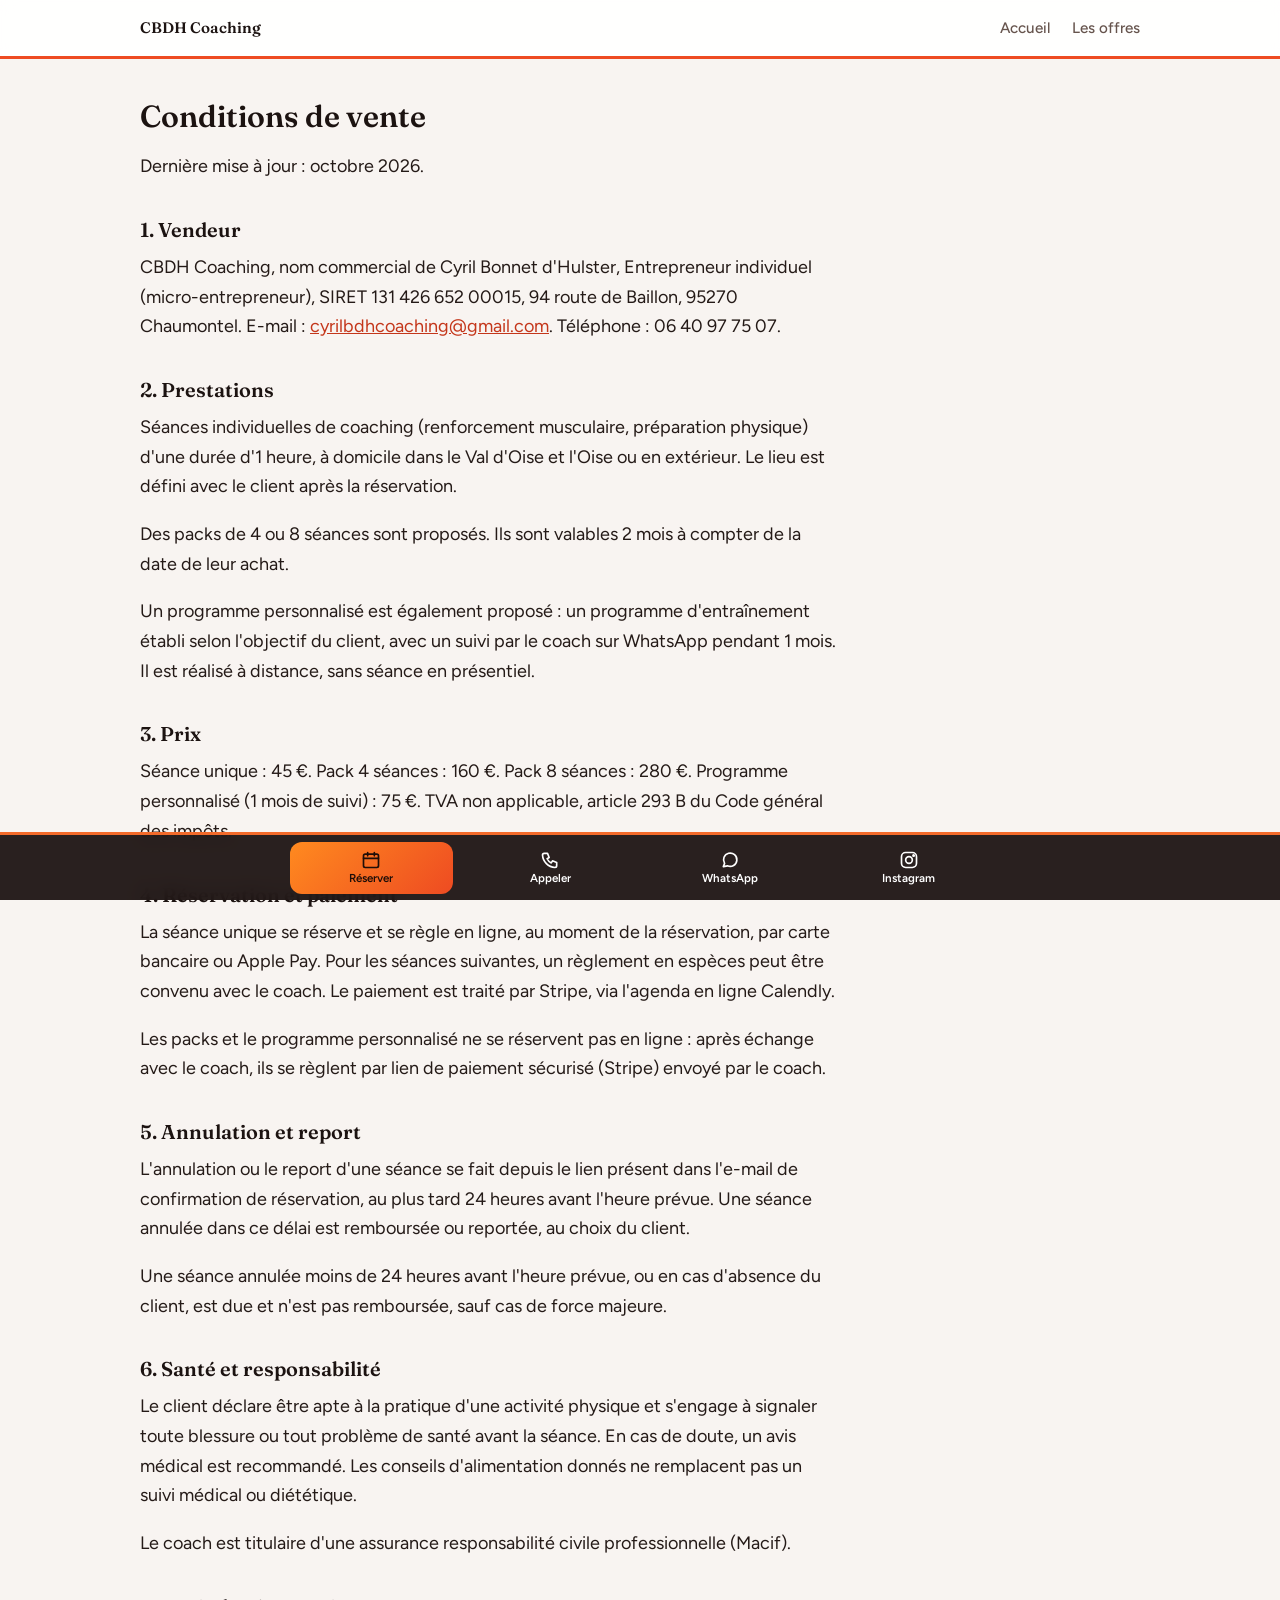
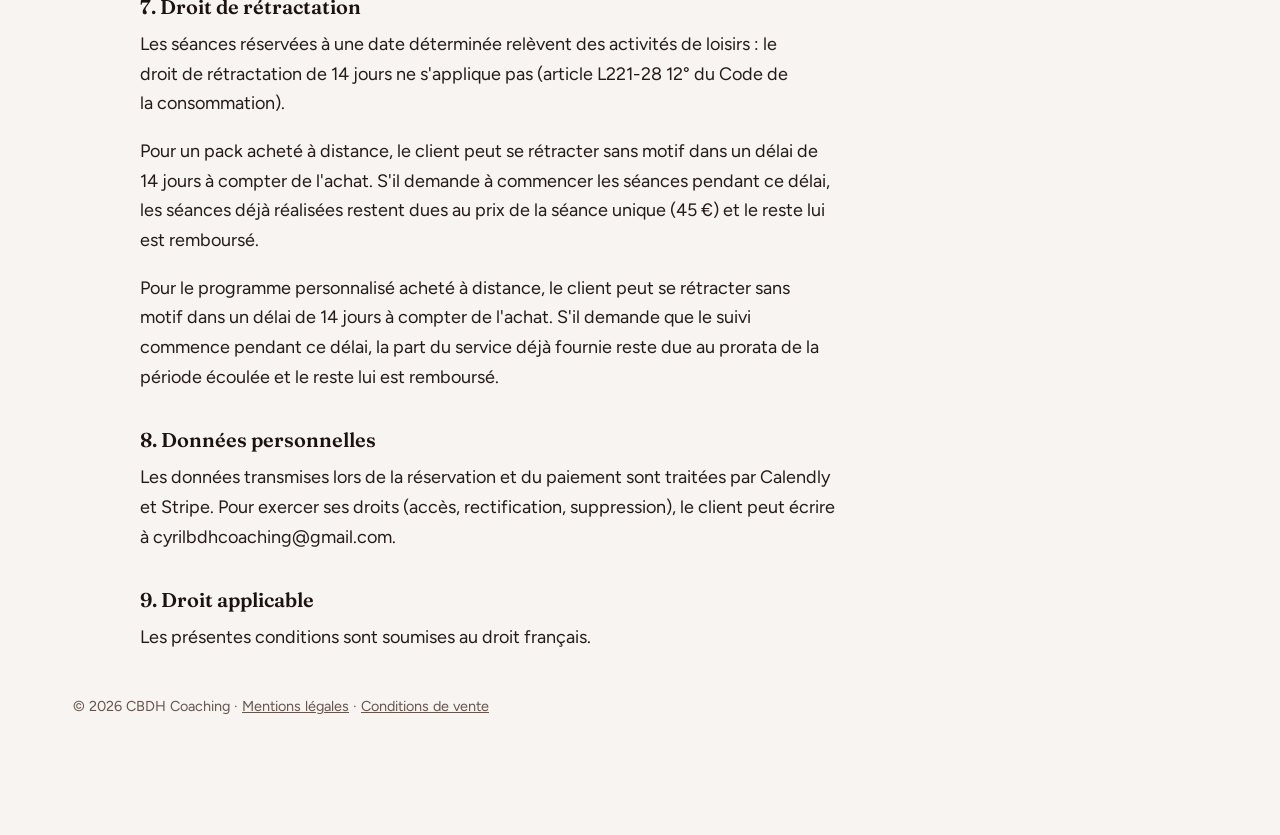
==== commit 868f4138: "program offer added" ====
--- a/conditions-generales.html
+++ b/conditions-generales.html
@@ -5,7 +5,9 @@
   <meta name="viewport" content="width=device-width, initial-scale=1, viewport-fit=cover">
   <title>Conditions de vente | CBDH Coaching</title>
   <meta name="description" content="Conditions de vente du coaching privé proposé par CBDH Coaching.">
-  <link rel="icon" href="images/favicon.svg" type="image/svg+xml">
+  <link rel="icon" href="images/favicon.svg?v=2" type="image/svg+xml">
+  <link rel="icon" href="images/favicon-48.png?v=2" type="image/png" sizes="48x48">
+  <link rel="apple-touch-icon" href="images/apple-touch-icon.png?v=2">
   <meta name="robots" content="noindex">
   <link rel="preconnect" href="https://fonts.googleapis.com">
   <link rel="preconnect" href="https://fonts.gstatic.com" crossorigin>
@@ -26,7 +28,7 @@
 
   <main class="texte-long">
     <div class="conteneur">
-      <!-- MODÈLE SIMPLE À FAIRE RELIRE. Reste à compléter : le médiateur de la consommation (article 8). -->
+      <!-- MODÈLE SIMPLE À FAIRE RELIRE. -->
       <h1>Conditions de vente</h1>
       <p>Dernière mise à jour&nbsp;: octobre 2026.</p>
 
@@ -34,15 +36,16 @@
       <p>CBDH Coaching, nom commercial de Cyril Bonnet d'Hulster, Entrepreneur individuel (micro-entrepreneur), SIRET 131 426 652 00015, 94 route de Baillon, 95270 Chaumontel. E-mail&nbsp;: <a href="mailto:cyrilbdhcoaching@gmail.com">cyrilbdhcoaching@gmail.com</a>. Téléphone&nbsp;: 06 40 97 75 07.</p>
 
       <h2>2. Prestations</h2>
-      <p>Séances individuelles de coaching de musculation et de cardio d'une durée d'1 heure, à domicile dans le Val d'Oise et l'Oise ou en extérieur. Le lieu est défini avec le client après la réservation.</p>
+      <p>Séances individuelles de coaching (renforcement musculaire, préparation physique) d'une durée d'1 heure, à domicile dans le Val d'Oise et l'Oise ou en extérieur. Le lieu est défini avec le client après la réservation.</p>
       <p>Des packs de 4 ou 8 séances sont proposés. Ils sont valables 2 mois à compter de la date de leur achat.</p>
+      <p>Un programme personnalisé est également proposé&nbsp;: un programme d'entraînement établi selon l'objectif du client, avec un suivi par le coach sur WhatsApp pendant 1&nbsp;mois. Il est réalisé à distance, sans séance en présentiel.
 
       <h2>3. Prix</h2>
-      <p>Séance unique&nbsp;: 45&nbsp;€. Pack 4 séances&nbsp;: 160&nbsp;€. Pack 8 séances&nbsp;: 300&nbsp;€. TVA non applicable, article 293 B du Code général des impôts.</p>
+      <p>Séance unique&nbsp;: 45&nbsp;€. Pack 4 séances&nbsp;: 160&nbsp;€. Pack 8 séances&nbsp;: 280&nbsp;€. Programme personnalisé (1 mois de suivi)&nbsp;: 75&nbsp;€. TVA non applicable, article 293 B du Code général des impôts.</p>
 
       <h2>4. Réservation et paiement</h2>
       <p>La séance unique se réserve et se règle en ligne, au moment de la réservation, par carte bancaire ou Apple Pay. Pour les séances suivantes, un règlement en espèces peut être convenu avec le coach. Le paiement est traité par Stripe, via l'agenda en ligne Calendly.</p>
-      <p>Les packs ne se réservent pas en ligne&nbsp;: leurs modalités de règlement sont convenues directement avec le coach.</p>
+      <p>Les packs et le programme personnalisé ne se réservent pas en ligne&nbsp;: après échange avec le coach, ils se règlent par lien de paiement sécurisé (Stripe) envoyé par le coach.</p>
 
       <h2>5. Annulation et report</h2>
       <p>L'annulation ou le report d'une séance se fait depuis le lien présent dans l'e-mail de confirmation de réservation, au plus tard 24 heures avant l'heure prévue. Une séance annulée dans ce délai est remboursée ou reportée, au choix du client.</p>
@@ -55,14 +58,12 @@
       <h2>7. Droit de rétractation</h2>
       <p>Les séances réservées à une date déterminée relèvent des activités de loisirs&nbsp;: le droit de rétractation de 14 jours ne s'applique pas (article L221-28 12° du Code de la consommation).</p>
       <p>Pour un pack acheté à distance, le client peut se rétracter sans motif dans un délai de 14 jours à compter de l'achat. S'il demande à commencer les séances pendant ce délai, les séances déjà réalisées restent dues au prix de la séance unique (45&nbsp;€) et le reste lui est remboursé.</p>
+      <p>Pour le programme personnalisé acheté à distance, le client peut se rétracter sans motif dans un délai de 14 jours à compter de l'achat. S'il demande que le suivi commence pendant ce délai, la part du service déjà fournie reste due au prorata de la période écoulée et le reste lui est remboursé.</p>
 
-      <h2>8. Médiation de la consommation</h2>
-      <p>Après une réclamation écrite adressée au coach, le client peut recourir gratuitement à un médiateur de la consommation&nbsp;: <span class="a-completer">nom, adresse et site du médiateur à compléter</span>.</p>
-
-      <h2>9. Données personnelles</h2>
+      <h2>8. Données personnelles</h2>
       <p>Les données transmises lors de la réservation et du paiement sont traitées par Calendly et Stripe. Pour exercer ses droits (accès, rectification, suppression), le client peut écrire à cyrilbdhcoaching@gmail.com.</p>
 
-      <h2>10. Droit applicable</h2>
+      <h2>9. Droit applicable</h2>
       <p>Les présentes conditions sont soumises au droit français.</p>
     </div>
   </main>
--- a/css/style.css
+++ b/css/style.css
@@ -152,7 +152,7 @@
   .mosaique { grid-template-columns: repeat(6, 1fr); }
   .mosaique .l4 { grid-column: span 4; }
   .mosaique .l2 { grid-column: span 2; }
-  .offres { grid-template-columns: repeat(3, 1fr); align-items: stretch; }
+  .offres { grid-template-columns: repeat(2, 1fr); align-items: stretch; }
   .offre.vedette { --base: 1.04; }
   .etapes { grid-template-columns: repeat(4, 1fr); }
   .barre-contact .conteneur { max-width: 720px; gap: 1rem; }
@@ -323,3 +323,5 @@
 .phrase::before { background: linear-gradient(90deg, #ff8a1f, #ee4b22); }
 .entete { border-bottom: 3px solid #ee4b22; }
 .bouton.clair, .bouton.contour { box-shadow: none; }
+
+@media (min-width: 1000px) { .offres { grid-template-columns: repeat(4, 1fr); } }
